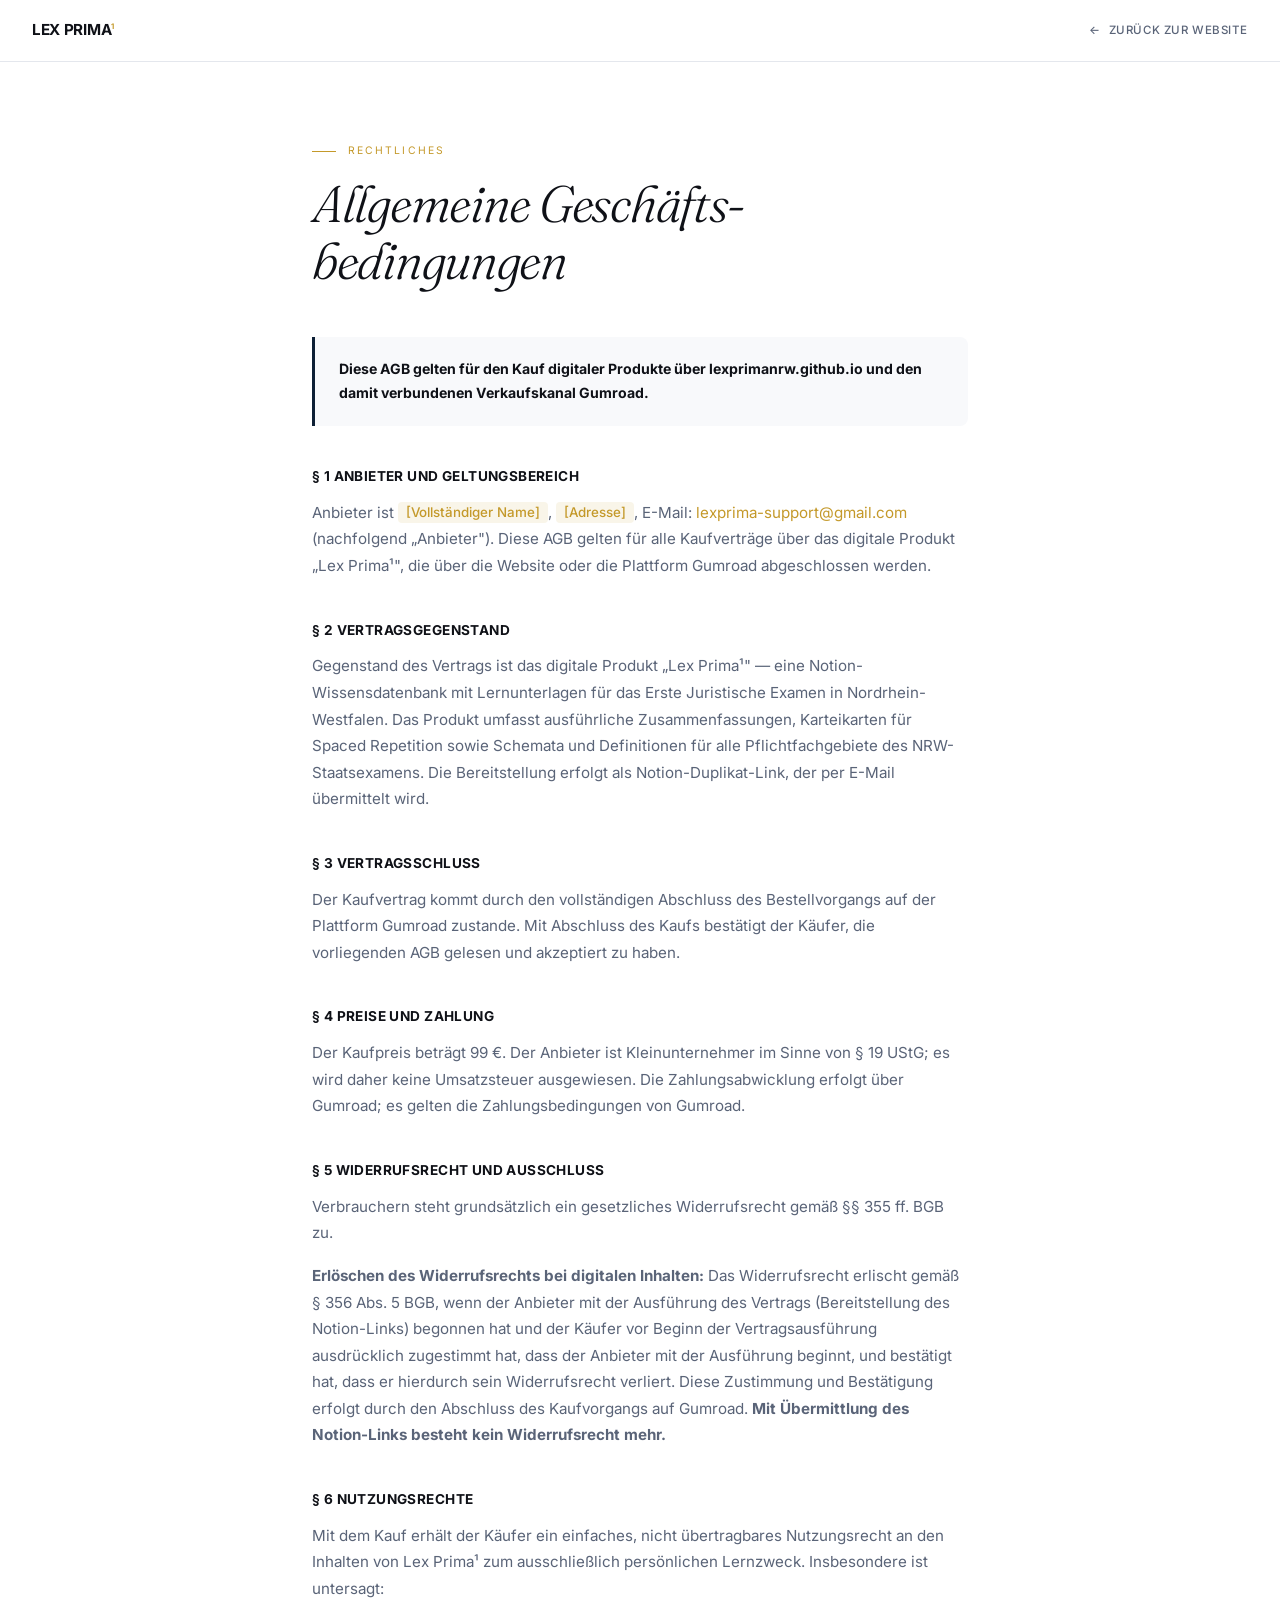
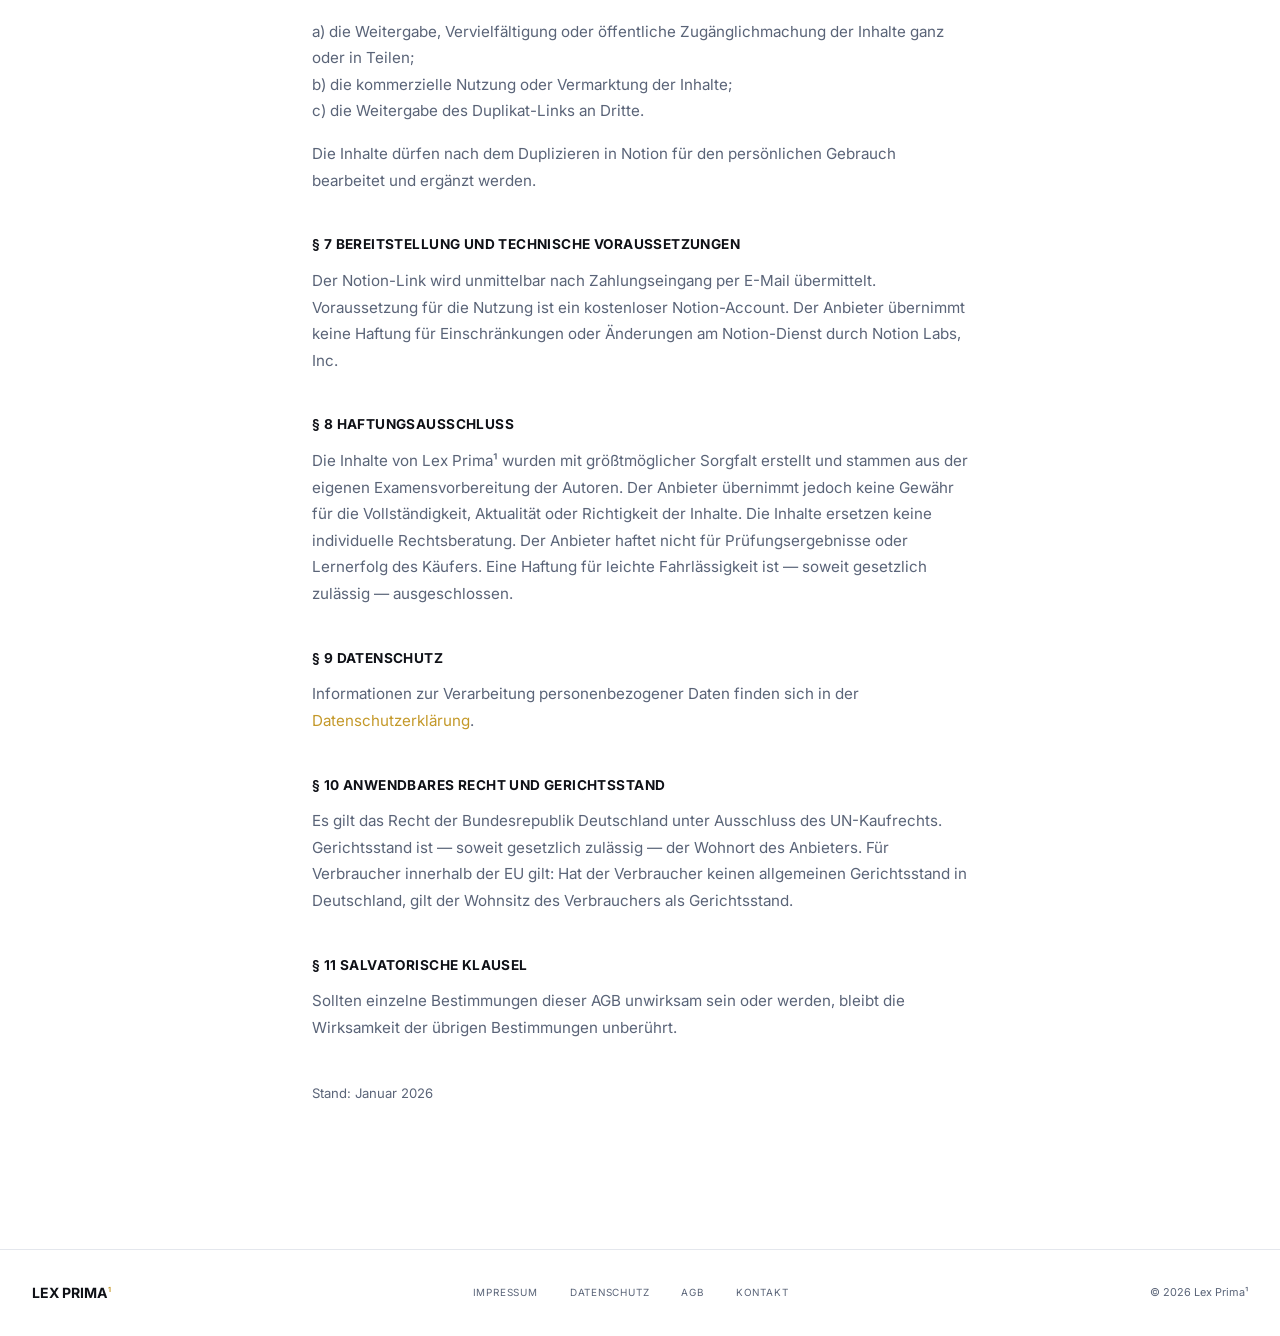
==== agb.html @ 19ab4c12 "Add files via upload" ====
<!DOCTYPE html>
<html lang="de">
<head>
<meta charset="UTF-8">
<meta name="viewport" content="width=device-width, initial-scale=1.0">
<title>AGB — Lex Prima¹</title>
<link rel="preconnect" href="https://fonts.googleapis.com">
<link href="https://fonts.googleapis.com/css2?family=Inter:wght@300;400;500;600;700&family=Fraunces:ital,wght@0,300;1,300&display=swap" rel="stylesheet">
<meta name="robots" content="noindex">
<style>
*,*::before,*::after{box-sizing:border-box;margin:0;padding:0}
html{scroll-behavior:smooth;font-size:16px}
body{background:#fff;color:#0f1117;font-family:'Inter',system-ui,sans-serif;font-weight:400;-webkit-font-smoothing:antialiased;line-height:1.6}
:root{--dark:#080e1a;--navy:#0d1f35;--navy2:#152d4a;--gold:#c4992a;--white:#ffffff;--off:#f8f9fb;--ink:#0f1117;--sub:#5a6478;--border:#e4e7ed;--serif:'Fraunces',Georgia,serif;--sans:'Inter',system-ui,sans-serif;--r:12px}
nav{background:#fff;border-bottom:1px solid var(--border);height:62px;display:flex;align-items:center;padding:0 2rem;position:sticky;top:0;z-index:100}
.nav-brand{font-size:.95rem;font-weight:700;color:var(--ink);text-decoration:none;letter-spacing:-.02em}
.nav-brand sup{color:var(--gold);font-size:.5em;vertical-align:super}
.nav-back{margin-left:auto;font-size:.72rem;font-weight:500;letter-spacing:.05em;text-transform:uppercase;color:var(--sub);text-decoration:none;display:flex;align-items:center;gap:.5rem;transition:color .2s}
.nav-back:hover{color:var(--ink)}
.nav-back::before{content:"←"}
.page-wrap{max-width:720px;margin:0 auto;padding:5rem 2rem 8rem}
.page-label{font-size:.65rem;letter-spacing:.2em;text-transform:uppercase;color:var(--gold);margin-bottom:1rem;display:flex;align-items:center;gap:.75rem}
.page-label::before{content:"";width:1.5rem;height:1px;background:var(--gold)}
h1{font-family:var(--serif);font-size:clamp(2.2rem,4vw,3.2rem);font-weight:300;color:var(--ink);line-height:1.1;letter-spacing:-.025em;margin-bottom:3rem;font-style:italic}
h2{font-size:.85rem;font-weight:700;color:var(--ink);margin:2.5rem 0 .75rem;letter-spacing:.03em;text-transform:uppercase}
p{color:var(--sub);margin-bottom:1rem;font-size:.95rem;line-height:1.75}
a{color:var(--gold);text-decoration:none}
a:hover{text-decoration:underline}
.placeholder{background:rgba(196,153,42,.1);color:var(--gold);padding:.15rem .5rem;border-radius:4px;font-size:.88em;font-weight:500}
.notice{background:var(--off);border-left:3px solid var(--navy);padding:1.25rem 1.5rem;border-radius:0 8px 8px 0;margin:2rem 0}
.notice p{margin:0;font-size:.88rem;color:var(--sub)}
.notice p strong{color:var(--ink)}
footer{border-top:1px solid var(--border);padding:2rem;display:flex;align-items:center;justify-content:space-between;flex-wrap:wrap;gap:1rem;background:#fff}
.foot-brand{font-size:.88rem;font-weight:700;color:var(--ink);text-decoration:none}
.foot-brand sup{color:var(--gold);font-size:.5em;vertical-align:super}
.foot-links{display:flex;gap:2rem;flex-wrap:wrap}
.foot-link{font-size:.62rem;letter-spacing:.08em;text-transform:uppercase;color:var(--sub);text-decoration:none;transition:color .2s}
.foot-link:hover{color:var(--ink)}
.foot-copy{font-size:.68rem;color:var(--sub)}
@media(max-width:600px){.page-wrap{padding:3rem 1.25rem 6rem}footer{flex-direction:column;text-align:center}.foot-links{justify-content:center}}
</style>
</head>
<body>
<nav>
  <a href="index.html" class="nav-brand">LEX PRIMA<sup>1</sup></a>
  <a href="index.html" class="nav-back">Zurück zur Website</a>
</nav>
<div class="page-wrap">
  <p class="page-label">Rechtliches</p>
  <h1>Allgemeine Geschäfts&shy;bedingungen</h1>
  <div class="notice">
    <p><strong>Diese AGB gelten für den Kauf digitaler Produkte über lexprimanrw.github.io und den damit verbundenen Verkaufskanal Gumroad.</strong></p>
  </div>

  <h2>§ 1 Anbieter und Geltungsbereich</h2>
  <p>Anbieter ist <span class="placeholder">[Vollständiger Name]</span>, <span class="placeholder">[Adresse]</span>, E-Mail: <a href="mailto:lexprima-support@gmail.com">lexprima-support@gmail.com</a> (nachfolgend „Anbieter"). Diese AGB gelten für alle Kaufverträge über das digitale Produkt „Lex Prima¹", die über die Website oder die Plattform Gumroad abgeschlossen werden.</p>

  <h2>§ 2 Vertragsgegenstand</h2>
  <p>Gegenstand des Vertrags ist das digitale Produkt „Lex Prima¹" — eine Notion-Wissensdatenbank mit Lernunterlagen für das Erste Juristische Examen in Nordrhein-Westfalen. Das Produkt umfasst ausführliche Zusammenfassungen, Karteikarten für Spaced Repetition sowie Schemata und Definitionen für alle Pflichtfachgebiete des NRW-Staatsexamens. Die Bereitstellung erfolgt als Notion-Duplikat-Link, der per E-Mail übermittelt wird.</p>

  <h2>§ 3 Vertragsschluss</h2>
  <p>Der Kaufvertrag kommt durch den vollständigen Abschluss des Bestellvorgangs auf der Plattform Gumroad zustande. Mit Abschluss des Kaufs bestätigt der Käufer, die vorliegenden AGB gelesen und akzeptiert zu haben.</p>

  <h2>§ 4 Preise und Zahlung</h2>
  <p>Der Kaufpreis beträgt 99 €. Der Anbieter ist Kleinunternehmer im Sinne von § 19 UStG; es wird daher keine Umsatzsteuer ausgewiesen. Die Zahlungsabwicklung erfolgt über Gumroad; es gelten die Zahlungsbedingungen von Gumroad.</p>

  <h2>§ 5 Widerrufsrecht und Ausschluss</h2>
  <p>Verbrauchern steht grundsätzlich ein gesetzliches Widerrufsrecht gemäß §§ 355 ff. BGB zu.</p>
  <p><strong>Erlöschen des Widerrufsrechts bei digitalen Inhalten:</strong> Das Widerrufsrecht erlischt gemäß § 356 Abs. 5 BGB, wenn der Anbieter mit der Ausführung des Vertrags (Bereitstellung des Notion-Links) begonnen hat und der Käufer vor Beginn der Vertragsausführung ausdrücklich zugestimmt hat, dass der Anbieter mit der Ausführung beginnt, und bestätigt hat, dass er hierdurch sein Widerrufsrecht verliert. Diese Zustimmung und Bestätigung erfolgt durch den Abschluss des Kaufvorgangs auf Gumroad. <strong>Mit Übermittlung des Notion-Links besteht kein Widerrufsrecht mehr.</strong></p>

  <h2>§ 6 Nutzungsrechte</h2>
  <p>Mit dem Kauf erhält der Käufer ein einfaches, nicht übertragbares Nutzungsrecht an den Inhalten von Lex Prima¹ zum ausschließlich persönlichen Lernzweck. Insbesondere ist untersagt:</p>
  <p>a) die Weitergabe, Vervielfältigung oder öffentliche Zugänglichmachung der Inhalte ganz oder in Teilen;<br>
  b) die kommerzielle Nutzung oder Vermarktung der Inhalte;<br>
  c) die Weitergabe des Duplikat-Links an Dritte.</p>
  <p>Die Inhalte dürfen nach dem Duplizieren in Notion für den persönlichen Gebrauch bearbeitet und ergänzt werden.</p>

  <h2>§ 7 Bereitstellung und technische Voraussetzungen</h2>
  <p>Der Notion-Link wird unmittelbar nach Zahlungseingang per E-Mail übermittelt. Voraussetzung für die Nutzung ist ein kostenloser Notion-Account. Der Anbieter übernimmt keine Haftung für Einschränkungen oder Änderungen am Notion-Dienst durch Notion Labs, Inc.</p>

  <h2>§ 8 Haftungsausschluss</h2>
  <p>Die Inhalte von Lex Prima¹ wurden mit größtmöglicher Sorgfalt erstellt und stammen aus der eigenen Examensvorbereitung der Autoren. Der Anbieter übernimmt jedoch keine Gewähr für die Vollständigkeit, Aktualität oder Richtigkeit der Inhalte. Die Inhalte ersetzen keine individuelle Rechtsberatung. Der Anbieter haftet nicht für Prüfungsergebnisse oder Lernerfolg des Käufers. Eine Haftung für leichte Fahrlässigkeit ist — soweit gesetzlich zulässig — ausgeschlossen.</p>

  <h2>§ 9 Datenschutz</h2>
  <p>Informationen zur Verarbeitung personenbezogener Daten finden sich in der <a href="datenschutz.html">Datenschutzerklärung</a>.</p>

  <h2>§ 10 Anwendbares Recht und Gerichtsstand</h2>
  <p>Es gilt das Recht der Bundesrepublik Deutschland unter Ausschluss des UN-Kaufrechts. Gerichtsstand ist — soweit gesetzlich zulässig — der Wohnort des Anbieters. Für Verbraucher innerhalb der EU gilt: Hat der Verbraucher keinen allgemeinen Gerichtsstand in Deutschland, gilt der Wohnsitz des Verbrauchers als Gerichtsstand.</p>

  <h2>§ 11 Salvatorische Klausel</h2>
  <p>Sollten einzelne Bestimmungen dieser AGB unwirksam sein oder werden, bleibt die Wirksamkeit der übrigen Bestimmungen unberührt.</p>

  <p style="margin-top:2.5rem;font-size:.82rem;color:var(--sub)">Stand: Januar 2026</p>

</div>
<footer>
  <a href="index.html" class="foot-brand">LEX PRIMA<sup>1</sup></a>
  <div class="foot-links">
    <a href="impressum.html" class="foot-link">Impressum</a>
    <a href="datenschutz.html" class="foot-link">Datenschutz</a>
    <a href="agb.html" class="foot-link">AGB</a>
    <a href="kontakt.html" class="foot-link">Kontakt</a>
  </div>
  <span class="foot-copy">© 2026 Lex Prima¹</span>
</footer>
</body>
</html>
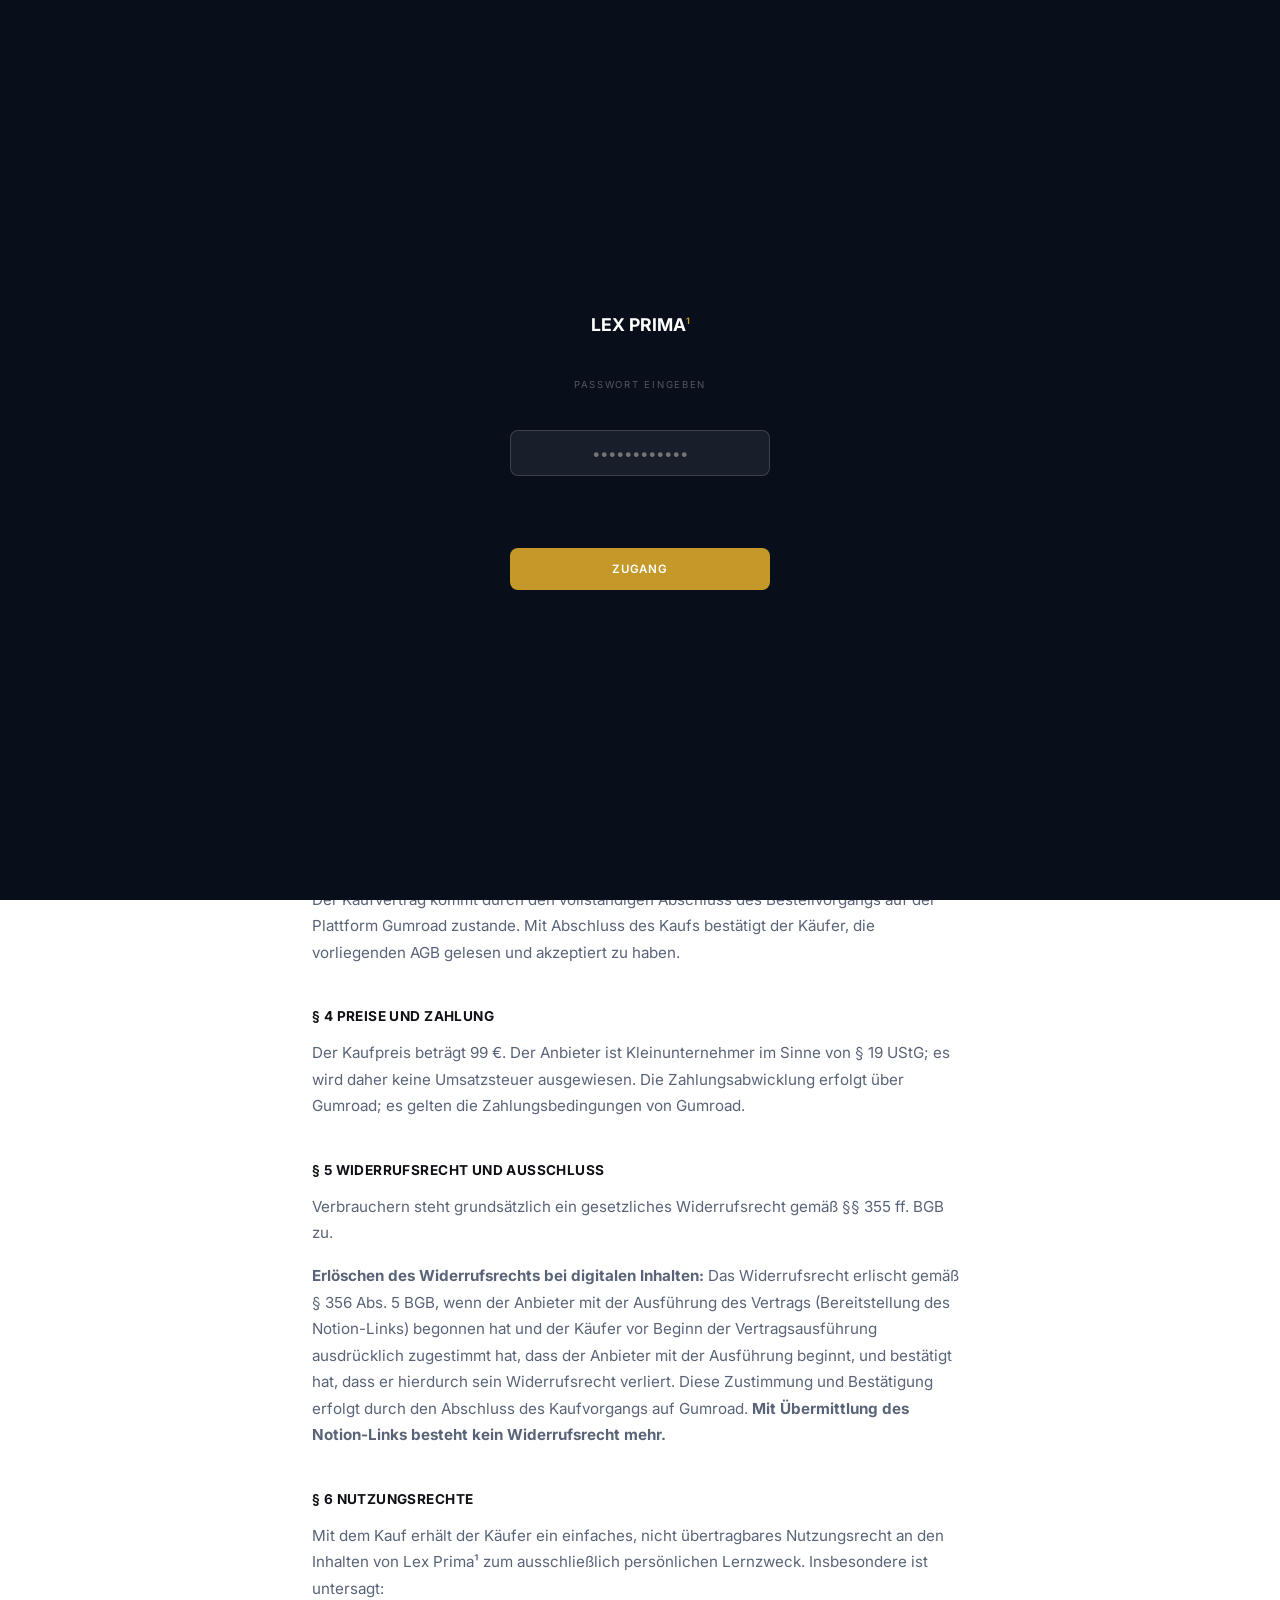
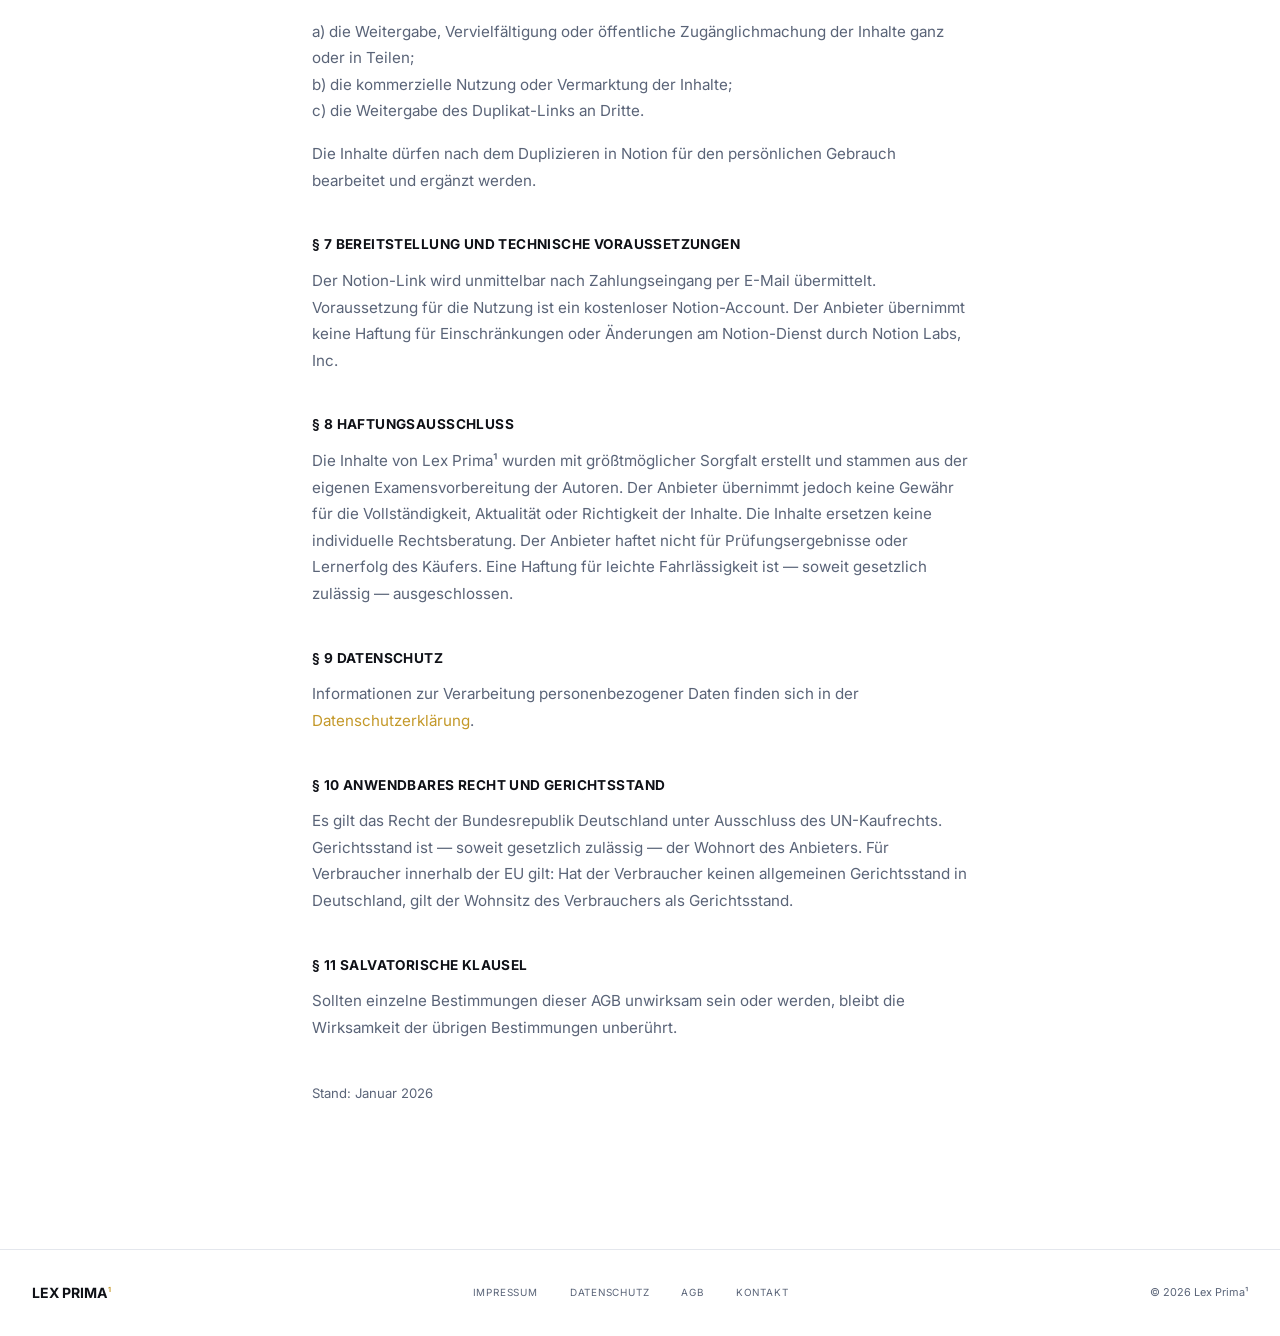
==== commit 3202b34e: "Add files via upload" ====
--- a/agb.html
+++ b/agb.html
@@ -41,6 +41,18 @@
 </style>
 </head>
 <body>
+<div id="pw" style="position:fixed;inset:0;background:#080e1a;z-index:9999;display:flex;align-items:center;justify-content:center;flex-direction:column;gap:1.25rem">
+  <p style="font-size:1.1rem;font-weight:700;color:#fff;font-family:Inter,sans-serif">LEX PRIMA<sup style="color:#c4992a;font-size:.5em;vertical-align:super">1</sup></p>
+  <p style="font-size:.6rem;letter-spacing:.18em;text-transform:uppercase;color:rgba(255,255,255,.3);font-family:Inter,sans-serif">Passwort eingeben</p>
+  <input id="pw-in" type="password" placeholder="••••••••••••" autocomplete="off" style="background:rgba(255,255,255,.07);border:1px solid rgba(255,255,255,.15);color:#fff;font-family:Inter,sans-serif;font-size:.95rem;padding:.8rem 1.5rem;width:260px;outline:none;text-align:center;border-radius:8px">
+  <p id="pw-err" style="font-size:.7rem;color:#f87171;min-height:1rem;opacity:0;transition:opacity .25s;font-family:Inter,sans-serif"></p>
+  <button onclick="checkPw()" style="font-size:.72rem;font-weight:600;letter-spacing:.07em;text-transform:uppercase;background:#c4992a;color:#fff;border:none;padding:.85rem 2rem;cursor:pointer;border-radius:8px;width:260px;font-family:Inter,sans-serif">Zugang</button>
+</div>
+<script>
+function checkPw(){var v=document.getElementById('pw-in').value,e=document.getElementById('pw-err');if(v==='victorchris1'){document.getElementById('pw').style.display='none';sessionStorage.setItem('lp_ok','1')}else{e.style.opacity='1';e.textContent='Falsches Passwort';setTimeout(()=>{e.style.opacity='0'},2200)}}
+document.getElementById('pw-in').addEventListener('keydown',function(ev){if(ev.key==='Enter')checkPw()});
+if(sessionStorage.getItem('lp_ok')==='1')document.getElementById('pw').style.display='none';
+</script>
 <nav>
   <a href="index.html" class="nav-brand">LEX PRIMA<sup>1</sup></a>
   <a href="index.html" class="nav-back">Zurück zur Website</a>
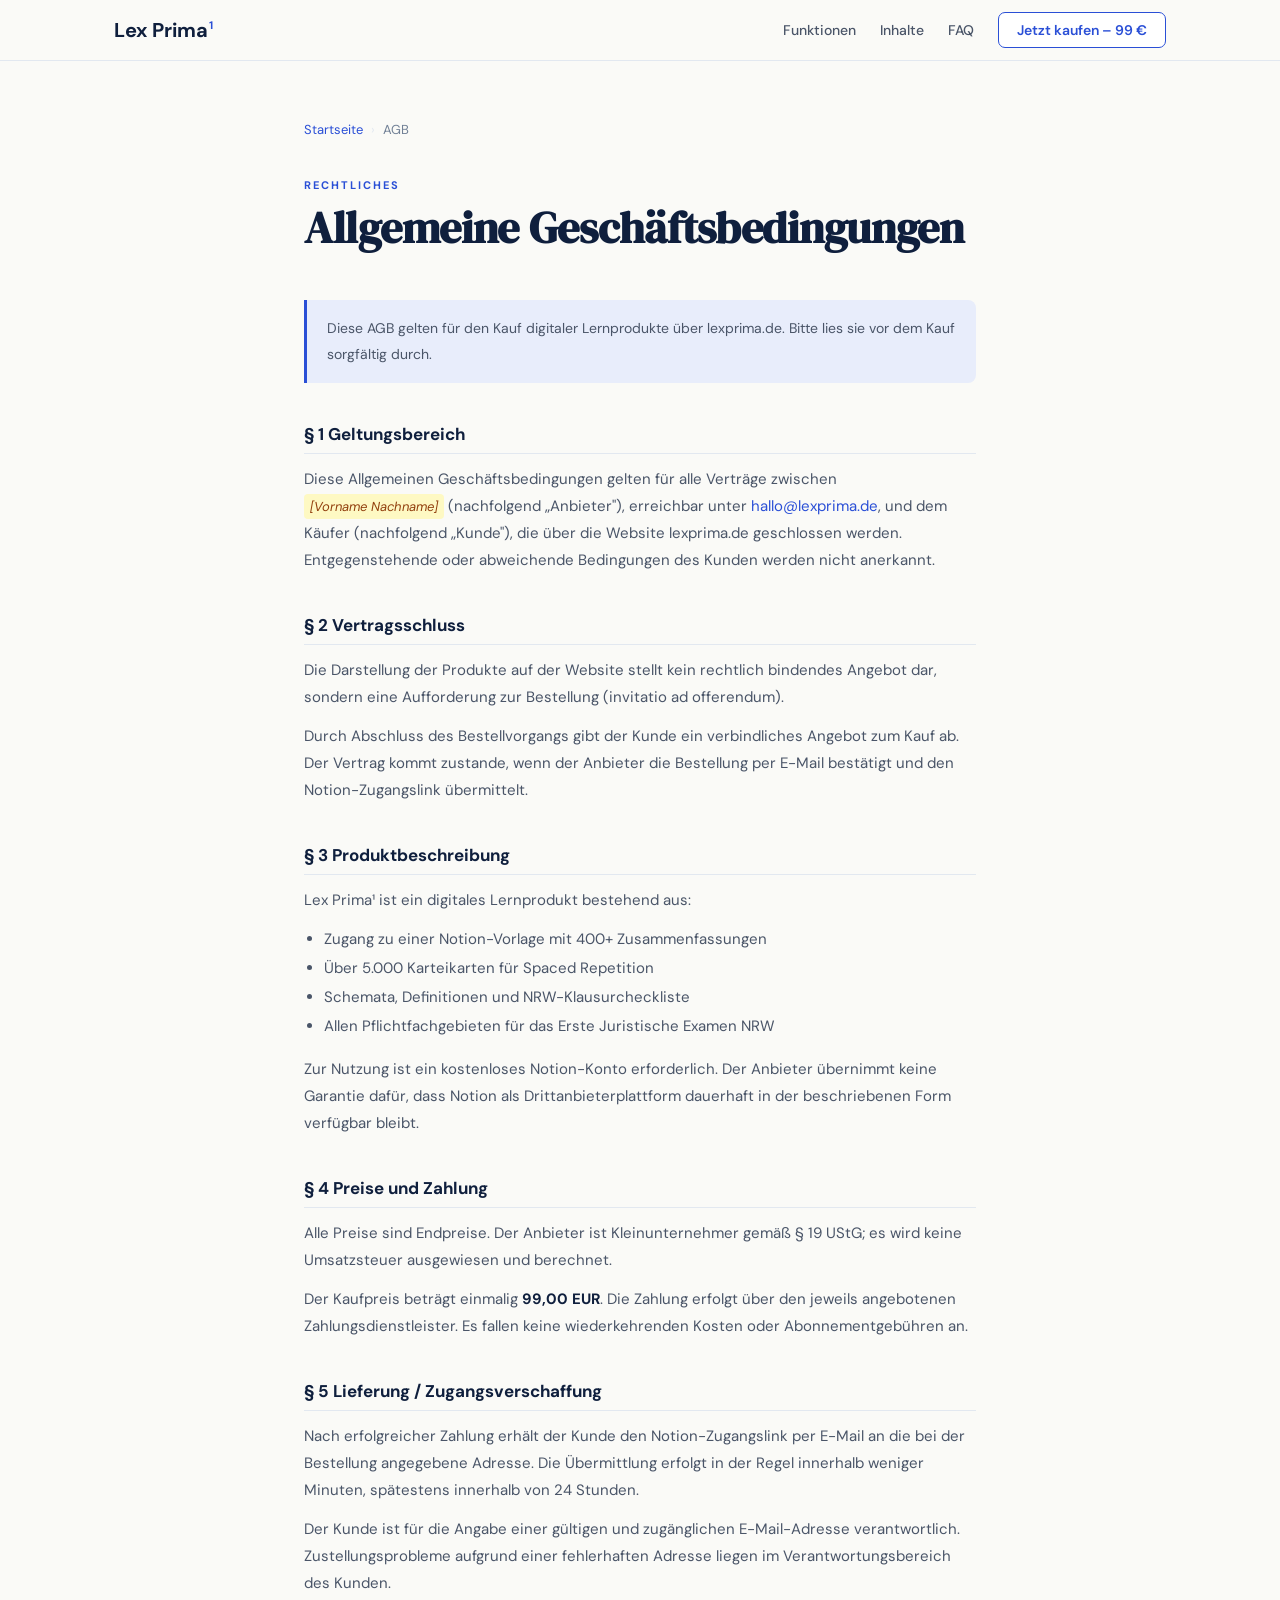
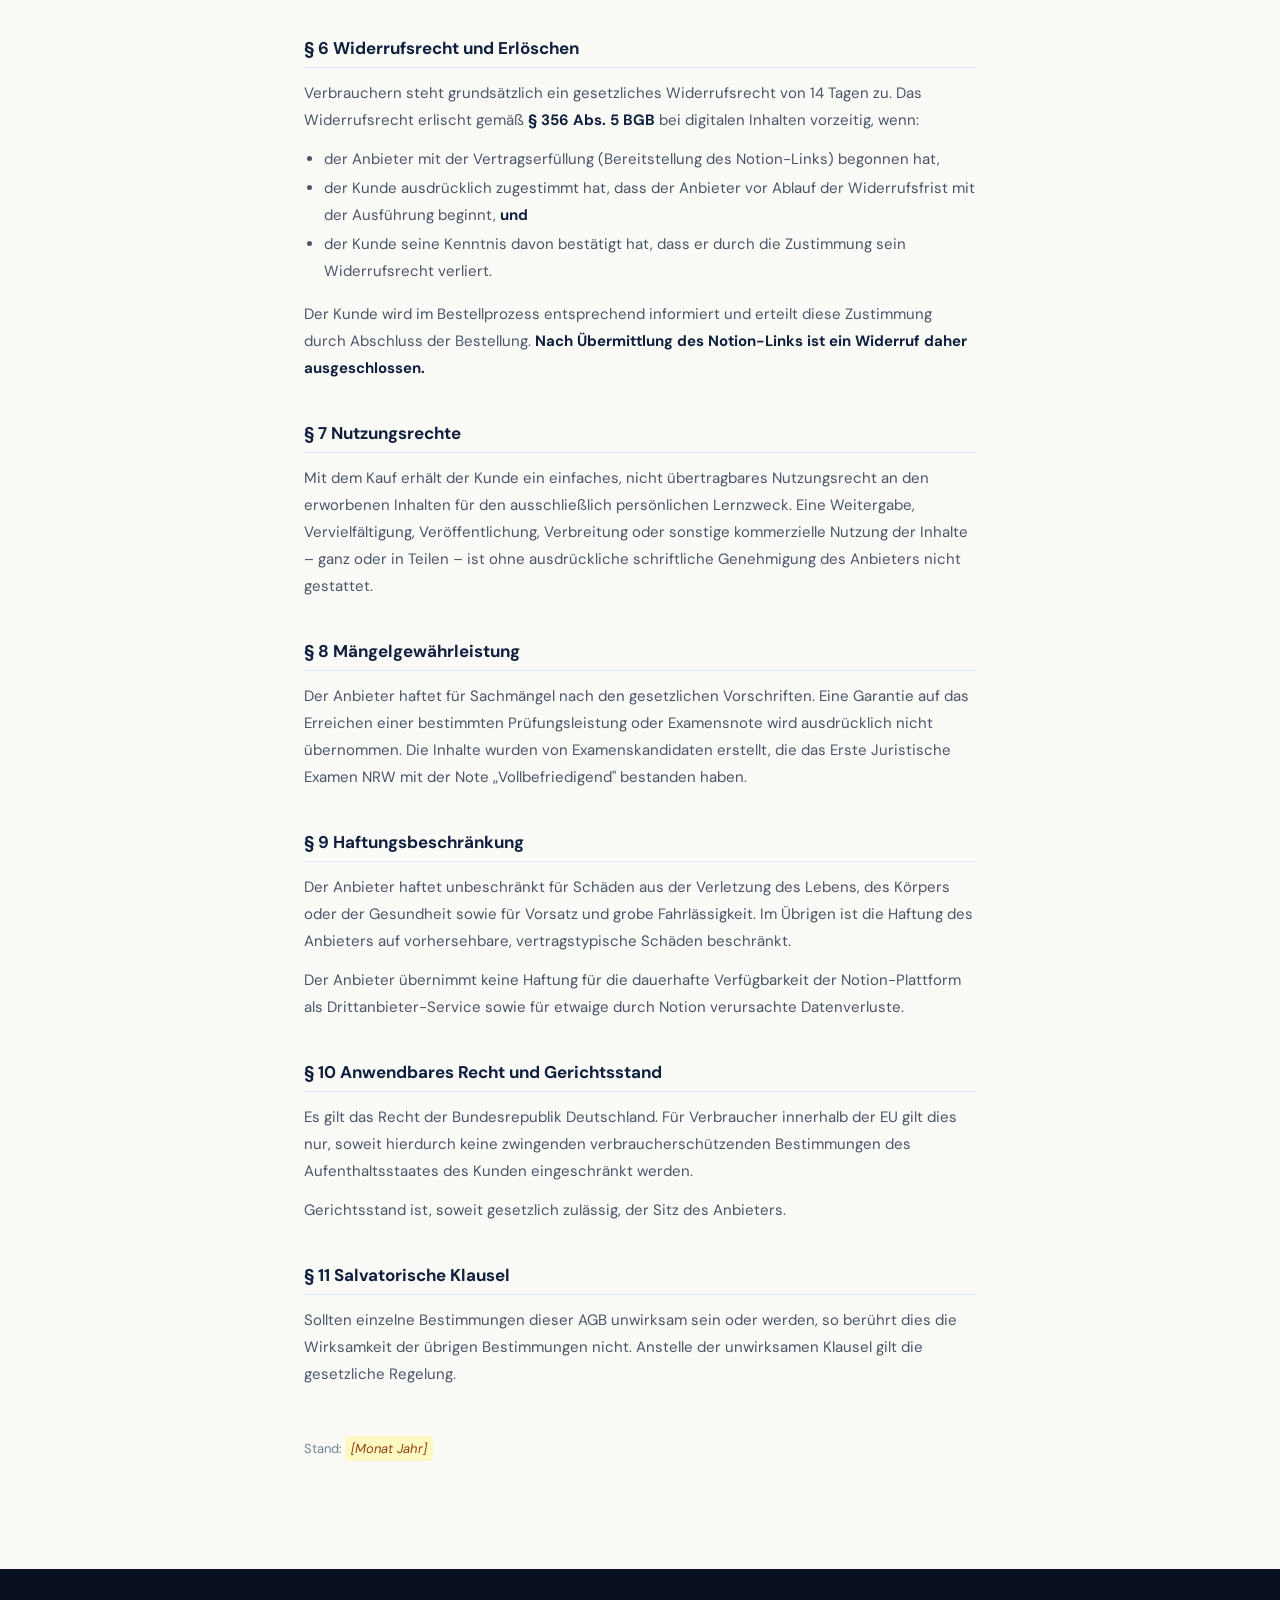
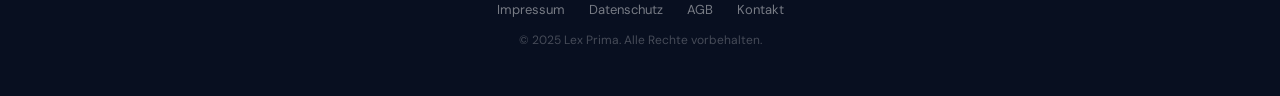
==== commit 91905835: "Add files via upload" ====
--- a/agb.html
+++ b/agb.html
@@ -1,119 +1,199 @@
 <!DOCTYPE html>
 <html lang="de">
 <head>
-<meta charset="UTF-8">
-<meta name="viewport" content="width=device-width, initial-scale=1.0">
-<title>AGB — Lex Prima¹</title>
-<link rel="preconnect" href="https://fonts.googleapis.com">
-<link href="https://fonts.googleapis.com/css2?family=Inter:wght@300;400;500;600;700&family=Fraunces:ital,wght@0,300;1,300&display=swap" rel="stylesheet">
-<meta name="robots" content="noindex">
-<style>
-*,*::before,*::after{box-sizing:border-box;margin:0;padding:0}
-html{scroll-behavior:smooth;font-size:16px}
-body{background:#fff;color:#0f1117;font-family:'Inter',system-ui,sans-serif;font-weight:400;-webkit-font-smoothing:antialiased;line-height:1.6}
-:root{--dark:#080e1a;--navy:#0d1f35;--navy2:#152d4a;--gold:#c4992a;--white:#ffffff;--off:#f8f9fb;--ink:#0f1117;--sub:#5a6478;--border:#e4e7ed;--serif:'Fraunces',Georgia,serif;--sans:'Inter',system-ui,sans-serif;--r:12px}
-nav{background:#fff;border-bottom:1px solid var(--border);height:62px;display:flex;align-items:center;padding:0 2rem;position:sticky;top:0;z-index:100}
-.nav-brand{font-size:.95rem;font-weight:700;color:var(--ink);text-decoration:none;letter-spacing:-.02em}
-.nav-brand sup{color:var(--gold);font-size:.5em;vertical-align:super}
-.nav-back{margin-left:auto;font-size:.72rem;font-weight:500;letter-spacing:.05em;text-transform:uppercase;color:var(--sub);text-decoration:none;display:flex;align-items:center;gap:.5rem;transition:color .2s}
-.nav-back:hover{color:var(--ink)}
-.nav-back::before{content:"←"}
-.page-wrap{max-width:720px;margin:0 auto;padding:5rem 2rem 8rem}
-.page-label{font-size:.65rem;letter-spacing:.2em;text-transform:uppercase;color:var(--gold);margin-bottom:1rem;display:flex;align-items:center;gap:.75rem}
-.page-label::before{content:"";width:1.5rem;height:1px;background:var(--gold)}
-h1{font-family:var(--serif);font-size:clamp(2.2rem,4vw,3.2rem);font-weight:300;color:var(--ink);line-height:1.1;letter-spacing:-.025em;margin-bottom:3rem;font-style:italic}
-h2{font-size:.85rem;font-weight:700;color:var(--ink);margin:2.5rem 0 .75rem;letter-spacing:.03em;text-transform:uppercase}
-p{color:var(--sub);margin-bottom:1rem;font-size:.95rem;line-height:1.75}
-a{color:var(--gold);text-decoration:none}
-a:hover{text-decoration:underline}
-.placeholder{background:rgba(196,153,42,.1);color:var(--gold);padding:.15rem .5rem;border-radius:4px;font-size:.88em;font-weight:500}
-.notice{background:var(--off);border-left:3px solid var(--navy);padding:1.25rem 1.5rem;border-radius:0 8px 8px 0;margin:2rem 0}
-.notice p{margin:0;font-size:.88rem;color:var(--sub)}
-.notice p strong{color:var(--ink)}
-footer{border-top:1px solid var(--border);padding:2rem;display:flex;align-items:center;justify-content:space-between;flex-wrap:wrap;gap:1rem;background:#fff}
-.foot-brand{font-size:.88rem;font-weight:700;color:var(--ink);text-decoration:none}
-.foot-brand sup{color:var(--gold);font-size:.5em;vertical-align:super}
-.foot-links{display:flex;gap:2rem;flex-wrap:wrap}
-.foot-link{font-size:.62rem;letter-spacing:.08em;text-transform:uppercase;color:var(--sub);text-decoration:none;transition:color .2s}
-.foot-link:hover{color:var(--ink)}
-.foot-copy{font-size:.68rem;color:var(--sub)}
-@media(max-width:600px){.page-wrap{padding:3rem 1.25rem 6rem}footer{flex-direction:column;text-align:center}.foot-links{justify-content:center}}
-</style>
+  <meta charset="UTF-8" />
+  <meta name="viewport" content="width=device-width, initial-scale=1.0" />
+  <title>AGB – Lex Prima¹</title>
+  <meta name="robots" content="noindex, follow" />
+  <link rel="preconnect" href="https://fonts.googleapis.com" />
+  <link rel="preconnect" href="https://fonts.gstatic.com" crossorigin />
+  <link href="https://fonts.googleapis.com/css2?family=DM+Sans:opsz,wght@9..40,300;9..40,400;9..40,500;9..40,600;9..40,700&family=DM+Serif+Display&display=swap" rel="stylesheet" />
+  <style>
+    *, *::before, *::after { box-sizing: border-box; margin: 0; padding: 0; }
+    :root {
+      --navy: #0f1f3d; --indigo: #2a4fd6; --indigo-light: #3d64f5;
+      --indigo-pale: #e8edfb; --cream: #fafaf7; --white: #ffffff;
+      --text-primary: #0f1f3d; --text-secondary: #4a5568; --text-muted: #718096;
+      --border: #e2e8f0;
+    }
+    html { scroll-behavior: smooth; }
+    body { font-family: 'DM Sans', sans-serif; color: var(--text-primary); background: var(--cream); min-height: 100vh; display: flex; flex-direction: column; }
+
+    .nav {
+      position: sticky; top: 0; z-index: 100;
+      background: rgba(250,250,247,.92); backdrop-filter: blur(12px);
+      border-bottom: 1px solid var(--border);
+    }
+    .nav__inner {
+      max-width: 1100px; margin: 0 auto; padding: 0 24px;
+      display: flex; align-items: center; justify-content: space-between;
+      height: 60px;
+    }
+    .nav__logo { font-size: 20px; font-weight: 700; color: var(--navy); text-decoration: none; }
+    .nav__logo sup { font-size: 11px; color: var(--indigo); vertical-align: super; line-height: 0; margin-left: 1px; }
+    .nav__links { display: flex; align-items: center; gap: 24px; }
+    .nav__links a { font-size: 14px; font-weight: 500; color: var(--text-secondary); text-decoration: none; transition: color .18s; }
+    .nav__links a:hover { color: var(--indigo); }
+    .nav__links .btn-cta {
+      background: #fff; color: var(--indigo);
+      border: 1.5px solid var(--indigo);
+      padding: 8px 18px; border-radius: 7px; font-weight: 600; font-size: 14px;
+      transition: all .18s;
+    }
+    .nav__links .btn-cta:hover { background: var(--indigo); color: #fff; }
+    @media (max-width: 640px) { .nav__links a:not(.btn-cta) { display: none; } }
+
+    .page { flex: 1; max-width: 720px; margin: 60px auto 96px; padding: 0 24px; width: 100%; }
+    .breadcrumb { display: flex; align-items: center; gap: 8px; font-size: 13px; color: var(--text-muted); margin-bottom: 40px; }
+    .breadcrumb a { color: var(--indigo); text-decoration: none; }
+    .breadcrumb a:hover { text-decoration: underline; }
+    .breadcrumb__sep { color: var(--border); }
+    .page__label { font-size: 11px; font-weight: 700; letter-spacing: 2px; text-transform: uppercase; color: var(--indigo); margin-bottom: 12px; display: block; }
+    h1 { font-family: 'DM Serif Display', serif; font-size: clamp(32px, 5vw, 44px); color: var(--navy); margin-bottom: 48px; letter-spacing: -.3px; line-height: 1.1; }
+    h2 { font-size: 17px; font-weight: 700; color: var(--navy); margin: 40px 0 12px; padding-bottom: 8px; border-bottom: 1px solid var(--border); }
+    p { font-size: 15px; color: var(--text-secondary); line-height: 1.8; margin-bottom: 12px; }
+    ul { margin: 8px 0 16px 20px; }
+    ul li { font-size: 15px; color: var(--text-secondary); line-height: 1.8; margin-bottom: 2px; }
+    a { color: var(--indigo); text-decoration: none; }
+    a:hover { text-decoration: underline; }
+    strong { color: var(--text-primary); }
+    .placeholder { display: inline-block; background: #fef9c3; color: #92400e; border-radius: 4px; padding: 1px 6px; font-size: 13px; font-style: italic; }
+
+    .highlight-box {
+      background: var(--indigo-pale); border-left: 3px solid var(--indigo);
+      border-radius: 0 8px 8px 0; padding: 16px 20px; margin: 20px 0 28px;
+    }
+    .highlight-box p { margin: 0; font-size: 14px; color: var(--text-secondary); }
+
+    .footer { background: #080f20; color: rgba(255,255,255,.4); padding: 32px 24px; text-align: center; font-size: 13px; }
+    .footer__links { display: flex; justify-content: center; gap: 24px; flex-wrap: wrap; margin-bottom: 12px; }
+    .footer__links a { color: rgba(255,255,255,.45); text-decoration: none; transition: color .18s; }
+    .footer__links a:hover { color: rgba(255,255,255,.8); }
+    .footer__copy { font-size: 12px; color: rgba(255,255,255,.25); }
+  </style>
 </head>
 <body>
-<div id="pw" style="position:fixed;inset:0;background:#080e1a;z-index:9999;display:flex;align-items:center;justify-content:center;flex-direction:column;gap:1.25rem">
-  <p style="font-size:1.1rem;font-weight:700;color:#fff;font-family:Inter,sans-serif">LEX PRIMA<sup style="color:#c4992a;font-size:.5em;vertical-align:super">1</sup></p>
-  <p style="font-size:.6rem;letter-spacing:.18em;text-transform:uppercase;color:rgba(255,255,255,.3);font-family:Inter,sans-serif">Passwort eingeben</p>
-  <input id="pw-in" type="password" placeholder="••••••••••••" autocomplete="off" style="background:rgba(255,255,255,.07);border:1px solid rgba(255,255,255,.15);color:#fff;font-family:Inter,sans-serif;font-size:.95rem;padding:.8rem 1.5rem;width:260px;outline:none;text-align:center;border-radius:8px">
-  <p id="pw-err" style="font-size:.7rem;color:#f87171;min-height:1rem;opacity:0;transition:opacity .25s;font-family:Inter,sans-serif"></p>
-  <button onclick="checkPw()" style="font-size:.72rem;font-weight:600;letter-spacing:.07em;text-transform:uppercase;background:#c4992a;color:#fff;border:none;padding:.85rem 2rem;cursor:pointer;border-radius:8px;width:260px;font-family:Inter,sans-serif">Zugang</button>
-</div>
-<script>
-function checkPw(){var v=document.getElementById('pw-in').value,e=document.getElementById('pw-err');if(v==='victorchris1'){document.getElementById('pw').style.display='none';sessionStorage.setItem('lp_ok','1')}else{e.style.opacity='1';e.textContent='Falsches Passwort';setTimeout(()=>{e.style.opacity='0'},2200)}}
-document.getElementById('pw-in').addEventListener('keydown',function(ev){if(ev.key==='Enter')checkPw()});
-if(sessionStorage.getItem('lp_ok')==='1')document.getElementById('pw').style.display='none';
-</script>
-<nav>
-  <a href="index.html" class="nav-brand">LEX PRIMA<sup>1</sup></a>
-  <a href="index.html" class="nav-back">Zurück zur Website</a>
-</nav>
-<div class="page-wrap">
-  <p class="page-label">Rechtliches</p>
-  <h1>Allgemeine Geschäfts&shy;bedingungen</h1>
-  <div class="notice">
-    <p><strong>Diese AGB gelten für den Kauf digitaler Produkte über lexprimanrw.github.io und den damit verbundenen Verkaufskanal Gumroad.</strong></p>
-  </div>
+  <nav class="nav">
+    <div class="nav__inner">
+      <a href="index.html" class="nav__logo">Lex Prima<sup>1</sup></a>
+      <div class="nav__links">
+        <a href="index.html#funktionen">Funktionen</a>
+        <a href="index.html#inhalte">Inhalte</a>
+        <a href="index.html#faq">FAQ</a>
+        <a href="index.html#kaufen" class="btn-cta">Jetzt kaufen – 99&nbsp;€</a>
+      </div>
+    </div>
+  </nav>
 
-  <h2>§ 1 Anbieter und Geltungsbereich</h2>
-  <p>Anbieter ist <span class="placeholder">[Vollständiger Name]</span>, <span class="placeholder">[Adresse]</span>, E-Mail: <a href="mailto:lexprima-support@gmail.com">lexprima-support@gmail.com</a> (nachfolgend „Anbieter"). Diese AGB gelten für alle Kaufverträge über das digitale Produkt „Lex Prima¹", die über die Website oder die Plattform Gumroad abgeschlossen werden.</p>
+  <main class="page">
+    <div class="breadcrumb">
+      <a href="index.html">Startseite</a>
+      <span class="breadcrumb__sep">›</span>
+      <span>AGB</span>
+    </div>
+    <span class="page__label">Rechtliches</span>
+    <h1>Allgemeine Geschäftsbedingungen</h1>
 
-  <h2>§ 2 Vertragsgegenstand</h2>
-  <p>Gegenstand des Vertrags ist das digitale Produkt „Lex Prima¹" — eine Notion-Wissensdatenbank mit Lernunterlagen für das Erste Juristische Examen in Nordrhein-Westfalen. Das Produkt umfasst ausführliche Zusammenfassungen, Karteikarten für Spaced Repetition sowie Schemata und Definitionen für alle Pflichtfachgebiete des NRW-Staatsexamens. Die Bereitstellung erfolgt als Notion-Duplikat-Link, der per E-Mail übermittelt wird.</p>
+    <div class="highlight-box">
+      <p>Diese AGB gelten für den Kauf digitaler Lernprodukte über lexprima.de. Bitte lies sie vor dem Kauf sorgfältig durch.</p>
+    </div>
 
-  <h2>§ 3 Vertragsschluss</h2>
-  <p>Der Kaufvertrag kommt durch den vollständigen Abschluss des Bestellvorgangs auf der Plattform Gumroad zustande. Mit Abschluss des Kaufs bestätigt der Käufer, die vorliegenden AGB gelesen und akzeptiert zu haben.</p>
+    <h2>§ 1 Geltungsbereich</h2>
+    <p>
+      Diese Allgemeinen Geschäftsbedingungen gelten für alle Verträge zwischen <span class="placeholder">[Vorname Nachname]</span> (nachfolgend „Anbieter"), erreichbar unter <a href="mailto:hallo@lexprima.de">hallo@lexprima.de</a>, und dem Käufer (nachfolgend „Kunde"), die über die Website lexprima.de geschlossen werden. Entgegenstehende oder abweichende Bedingungen des Kunden werden nicht anerkannt.
+    </p>
 
-  <h2>§ 4 Preise und Zahlung</h2>
-  <p>Der Kaufpreis beträgt 99 €. Der Anbieter ist Kleinunternehmer im Sinne von § 19 UStG; es wird daher keine Umsatzsteuer ausgewiesen. Die Zahlungsabwicklung erfolgt über Gumroad; es gelten die Zahlungsbedingungen von Gumroad.</p>
+    <h2>§ 2 Vertragsschluss</h2>
+    <p>
+      Die Darstellung der Produkte auf der Website stellt kein rechtlich bindendes Angebot dar, sondern eine Aufforderung zur Bestellung (invitatio ad offerendum).
+    </p>
+    <p>
+      Durch Abschluss des Bestellvorgangs gibt der Kunde ein verbindliches Angebot zum Kauf ab. Der Vertrag kommt zustande, wenn der Anbieter die Bestellung per E-Mail bestätigt und den Notion-Zugangslink übermittelt.
+    </p>
 
-  <h2>§ 5 Widerrufsrecht und Ausschluss</h2>
-  <p>Verbrauchern steht grundsätzlich ein gesetzliches Widerrufsrecht gemäß §§ 355 ff. BGB zu.</p>
-  <p><strong>Erlöschen des Widerrufsrechts bei digitalen Inhalten:</strong> Das Widerrufsrecht erlischt gemäß § 356 Abs. 5 BGB, wenn der Anbieter mit der Ausführung des Vertrags (Bereitstellung des Notion-Links) begonnen hat und der Käufer vor Beginn der Vertragsausführung ausdrücklich zugestimmt hat, dass der Anbieter mit der Ausführung beginnt, und bestätigt hat, dass er hierdurch sein Widerrufsrecht verliert. Diese Zustimmung und Bestätigung erfolgt durch den Abschluss des Kaufvorgangs auf Gumroad. <strong>Mit Übermittlung des Notion-Links besteht kein Widerrufsrecht mehr.</strong></p>
+    <h2>§ 3 Produktbeschreibung</h2>
+    <p>Lex Prima¹ ist ein digitales Lernprodukt bestehend aus:</p>
+    <ul>
+      <li>Zugang zu einer Notion-Vorlage mit 400+ Zusammenfassungen</li>
+      <li>Über 5.000 Karteikarten für Spaced Repetition</li>
+      <li>Schemata, Definitionen und NRW-Klausurcheckliste</li>
+      <li>Allen Pflichtfachgebieten für das Erste Juristische Examen NRW</li>
+    </ul>
+    <p>
+      Zur Nutzung ist ein kostenloses Notion-Konto erforderlich. Der Anbieter übernimmt keine Garantie dafür, dass Notion als Drittanbieterplattform dauerhaft in der beschriebenen Form verfügbar bleibt.
+    </p>
 
-  <h2>§ 6 Nutzungsrechte</h2>
-  <p>Mit dem Kauf erhält der Käufer ein einfaches, nicht übertragbares Nutzungsrecht an den Inhalten von Lex Prima¹ zum ausschließlich persönlichen Lernzweck. Insbesondere ist untersagt:</p>
-  <p>a) die Weitergabe, Vervielfältigung oder öffentliche Zugänglichmachung der Inhalte ganz oder in Teilen;<br>
-  b) die kommerzielle Nutzung oder Vermarktung der Inhalte;<br>
-  c) die Weitergabe des Duplikat-Links an Dritte.</p>
-  <p>Die Inhalte dürfen nach dem Duplizieren in Notion für den persönlichen Gebrauch bearbeitet und ergänzt werden.</p>
+    <h2>§ 4 Preise und Zahlung</h2>
+    <p>
+      Alle Preise sind Endpreise. Der Anbieter ist Kleinunternehmer gemäß § 19 UStG; es wird keine Umsatzsteuer ausgewiesen und berechnet.
+    </p>
+    <p>
+      Der Kaufpreis beträgt einmalig <strong>99,00 EUR</strong>. Die Zahlung erfolgt über den jeweils angebotenen Zahlungsdienstleister. Es fallen keine wiederkehrenden Kosten oder Abonnementgebühren an.
+    </p>
 
-  <h2>§ 7 Bereitstellung und technische Voraussetzungen</h2>
-  <p>Der Notion-Link wird unmittelbar nach Zahlungseingang per E-Mail übermittelt. Voraussetzung für die Nutzung ist ein kostenloser Notion-Account. Der Anbieter übernimmt keine Haftung für Einschränkungen oder Änderungen am Notion-Dienst durch Notion Labs, Inc.</p>
+    <h2>§ 5 Lieferung / Zugangsverschaffung</h2>
+    <p>
+      Nach erfolgreicher Zahlung erhält der Kunde den Notion-Zugangslink per E-Mail an die bei der Bestellung angegebene Adresse. Die Übermittlung erfolgt in der Regel innerhalb weniger Minuten, spätestens innerhalb von 24 Stunden.
+    </p>
+    <p>
+      Der Kunde ist für die Angabe einer gültigen und zugänglichen E-Mail-Adresse verantwortlich. Zustellungsprobleme aufgrund einer fehlerhaften Adresse liegen im Verantwortungsbereich des Kunden.
+    </p>
 
-  <h2>§ 8 Haftungsausschluss</h2>
-  <p>Die Inhalte von Lex Prima¹ wurden mit größtmöglicher Sorgfalt erstellt und stammen aus der eigenen Examensvorbereitung der Autoren. Der Anbieter übernimmt jedoch keine Gewähr für die Vollständigkeit, Aktualität oder Richtigkeit der Inhalte. Die Inhalte ersetzen keine individuelle Rechtsberatung. Der Anbieter haftet nicht für Prüfungsergebnisse oder Lernerfolg des Käufers. Eine Haftung für leichte Fahrlässigkeit ist — soweit gesetzlich zulässig — ausgeschlossen.</p>
+    <h2>§ 6 Widerrufsrecht und Erlöschen</h2>
+    <p>
+      Verbrauchern steht grundsätzlich ein gesetzliches Widerrufsrecht von 14 Tagen zu. Das Widerrufsrecht erlischt gemäß <strong>§ 356 Abs. 5 BGB</strong> bei digitalen Inhalten vorzeitig, wenn:
+    </p>
+    <ul>
+      <li>der Anbieter mit der Vertragserfüllung (Bereitstellung des Notion-Links) begonnen hat,</li>
+      <li>der Kunde ausdrücklich zugestimmt hat, dass der Anbieter vor Ablauf der Widerrufsfrist mit der Ausführung beginnt, <strong>und</strong></li>
+      <li>der Kunde seine Kenntnis davon bestätigt hat, dass er durch die Zustimmung sein Widerrufsrecht verliert.</li>
+    </ul>
+    <p>
+      Der Kunde wird im Bestellprozess entsprechend informiert und erteilt diese Zustimmung durch Abschluss der Bestellung. <strong>Nach Übermittlung des Notion-Links ist ein Widerruf daher ausgeschlossen.</strong>
+    </p>
 
-  <h2>§ 9 Datenschutz</h2>
-  <p>Informationen zur Verarbeitung personenbezogener Daten finden sich in der <a href="datenschutz.html">Datenschutzerklärung</a>.</p>
+    <h2>§ 7 Nutzungsrechte</h2>
+    <p>
+      Mit dem Kauf erhält der Kunde ein einfaches, nicht übertragbares Nutzungsrecht an den erworbenen Inhalten für den ausschließlich persönlichen Lernzweck. Eine Weitergabe, Vervielfältigung, Veröffentlichung, Verbreitung oder sonstige kommerzielle Nutzung der Inhalte – ganz oder in Teilen – ist ohne ausdrückliche schriftliche Genehmigung des Anbieters nicht gestattet.
+    </p>
 
-  <h2>§ 10 Anwendbares Recht und Gerichtsstand</h2>
-  <p>Es gilt das Recht der Bundesrepublik Deutschland unter Ausschluss des UN-Kaufrechts. Gerichtsstand ist — soweit gesetzlich zulässig — der Wohnort des Anbieters. Für Verbraucher innerhalb der EU gilt: Hat der Verbraucher keinen allgemeinen Gerichtsstand in Deutschland, gilt der Wohnsitz des Verbrauchers als Gerichtsstand.</p>
+    <h2>§ 8 Mängelgewährleistung</h2>
+    <p>
+      Der Anbieter haftet für Sachmängel nach den gesetzlichen Vorschriften. Eine Garantie auf das Erreichen einer bestimmten Prüfungsleistung oder Examensnote wird ausdrücklich nicht übernommen. Die Inhalte wurden von Examenskandidaten erstellt, die das Erste Juristische Examen NRW mit der Note „Vollbefriedigend" bestanden haben.
+    </p>
 
-  <h2>§ 11 Salvatorische Klausel</h2>
-  <p>Sollten einzelne Bestimmungen dieser AGB unwirksam sein oder werden, bleibt die Wirksamkeit der übrigen Bestimmungen unberührt.</p>
+    <h2>§ 9 Haftungsbeschränkung</h2>
+    <p>
+      Der Anbieter haftet unbeschränkt für Schäden aus der Verletzung des Lebens, des Körpers oder der Gesundheit sowie für Vorsatz und grobe Fahrlässigkeit. Im Übrigen ist die Haftung des Anbieters auf vorhersehbare, vertragstypische Schäden beschränkt.
+    </p>
+    <p>
+      Der Anbieter übernimmt keine Haftung für die dauerhafte Verfügbarkeit der Notion-Plattform als Drittanbieter-Service sowie für etwaige durch Notion verursachte Datenverluste.
+    </p>
 
-  <p style="margin-top:2.5rem;font-size:.82rem;color:var(--sub)">Stand: Januar 2026</p>
+    <h2>§ 10 Anwendbares Recht und Gerichtsstand</h2>
+    <p>
+      Es gilt das Recht der Bundesrepublik Deutschland. Für Verbraucher innerhalb der EU gilt dies nur, soweit hierdurch keine zwingenden verbraucherschützenden Bestimmungen des Aufenthaltsstaates des Kunden eingeschränkt werden.
+    </p>
+    <p>
+      Gerichtsstand ist, soweit gesetzlich zulässig, der Sitz des Anbieters.
+    </p>
 
-</div>
-<footer>
-  <a href="index.html" class="foot-brand">LEX PRIMA<sup>1</sup></a>
-  <div class="foot-links">
-    <a href="impressum.html" class="foot-link">Impressum</a>
-    <a href="datenschutz.html" class="foot-link">Datenschutz</a>
-    <a href="agb.html" class="foot-link">AGB</a>
-    <a href="kontakt.html" class="foot-link">Kontakt</a>
-  </div>
-  <span class="foot-copy">© 2026 Lex Prima¹</span>
-</footer>
+    <h2>§ 11 Salvatorische Klausel</h2>
+    <p>
+      Sollten einzelne Bestimmungen dieser AGB unwirksam sein oder werden, so berührt dies die Wirksamkeit der übrigen Bestimmungen nicht. Anstelle der unwirksamen Klausel gilt die gesetzliche Regelung.
+    </p>
+
+    <p style="margin-top: 48px; font-size: 13px; color: var(--text-muted);">Stand: <span class="placeholder">[Monat Jahr]</span></p>
+  </main>
+
+  <footer class="footer">
+    <div class="footer__links">
+      <a href="impressum.html">Impressum</a>
+      <a href="datenschutz.html">Datenschutz</a>
+      <a href="agb.html">AGB</a>
+      <a href="kontakt.html">Kontakt</a>
+    </div>
+    <p class="footer__copy">&copy; 2025 Lex Prima. Alle Rechte vorbehalten.</p>
+  </footer>
 </body>
-</html>+</html>
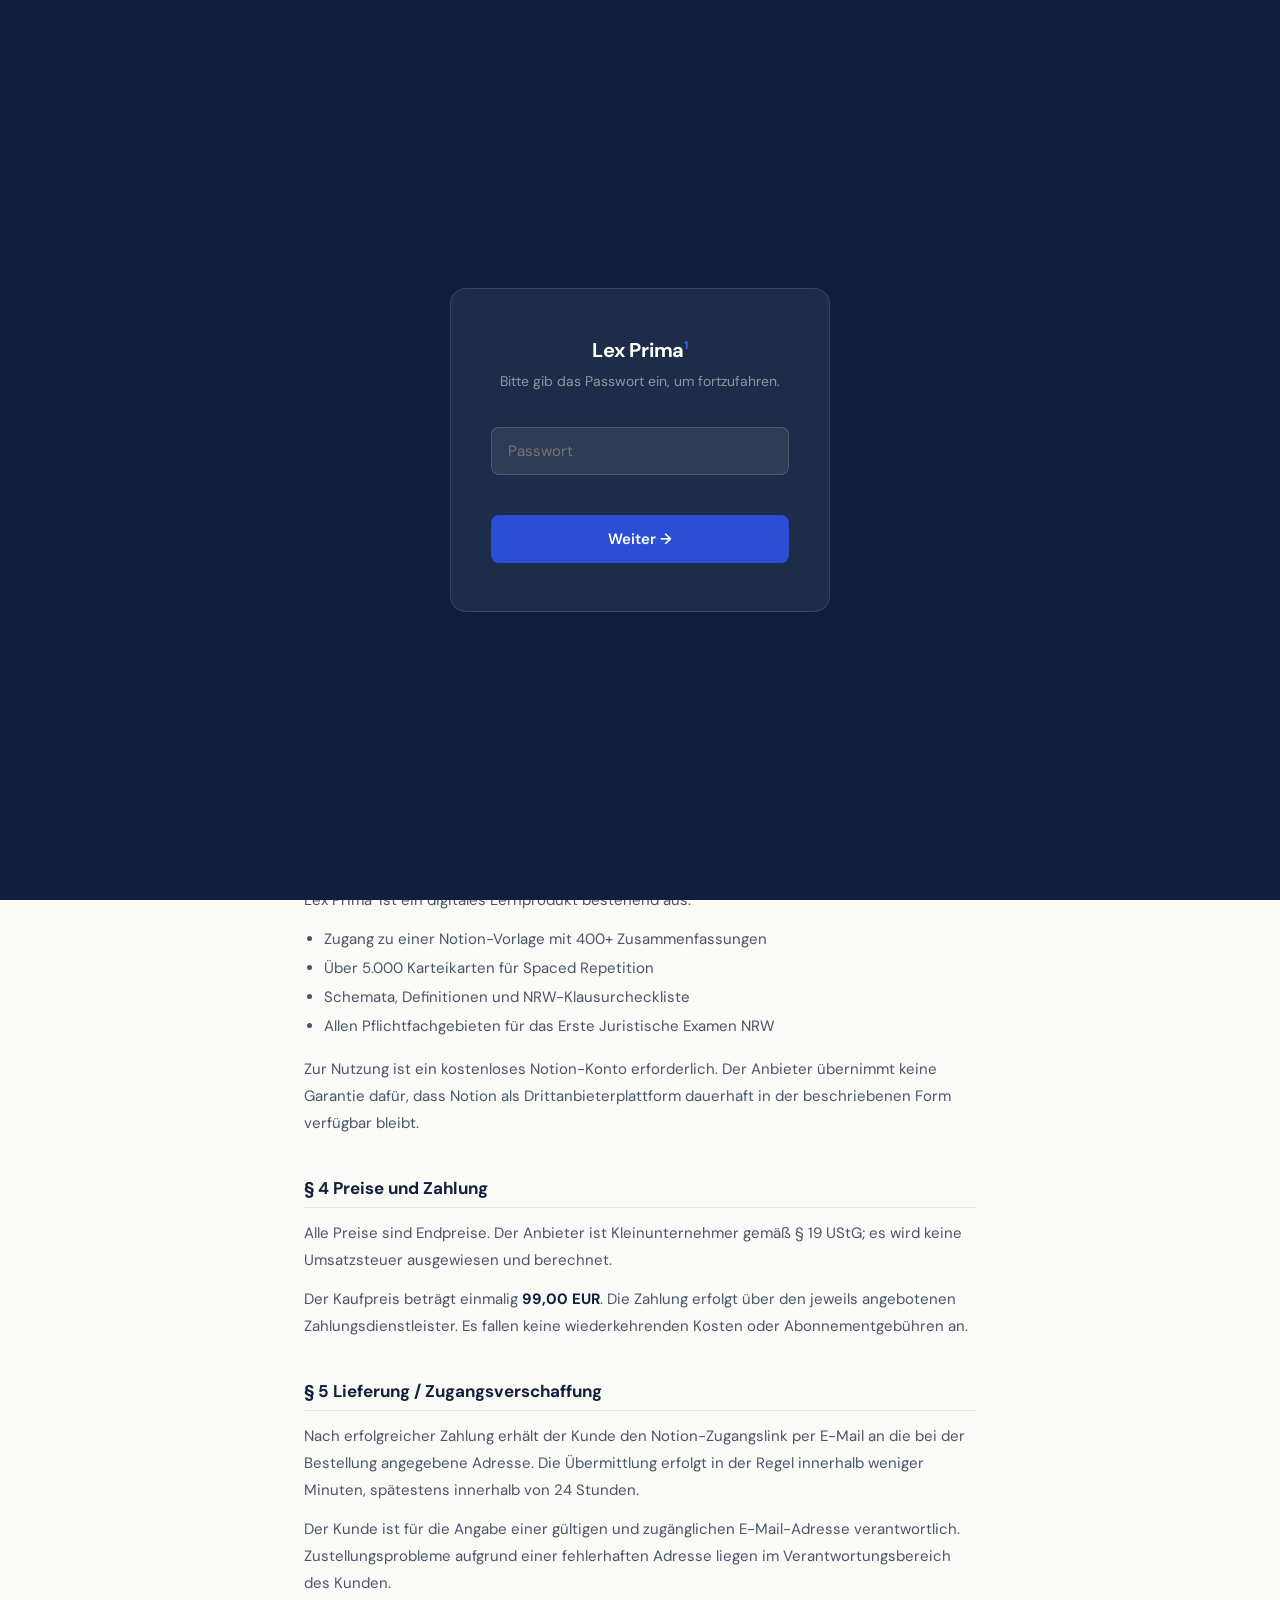
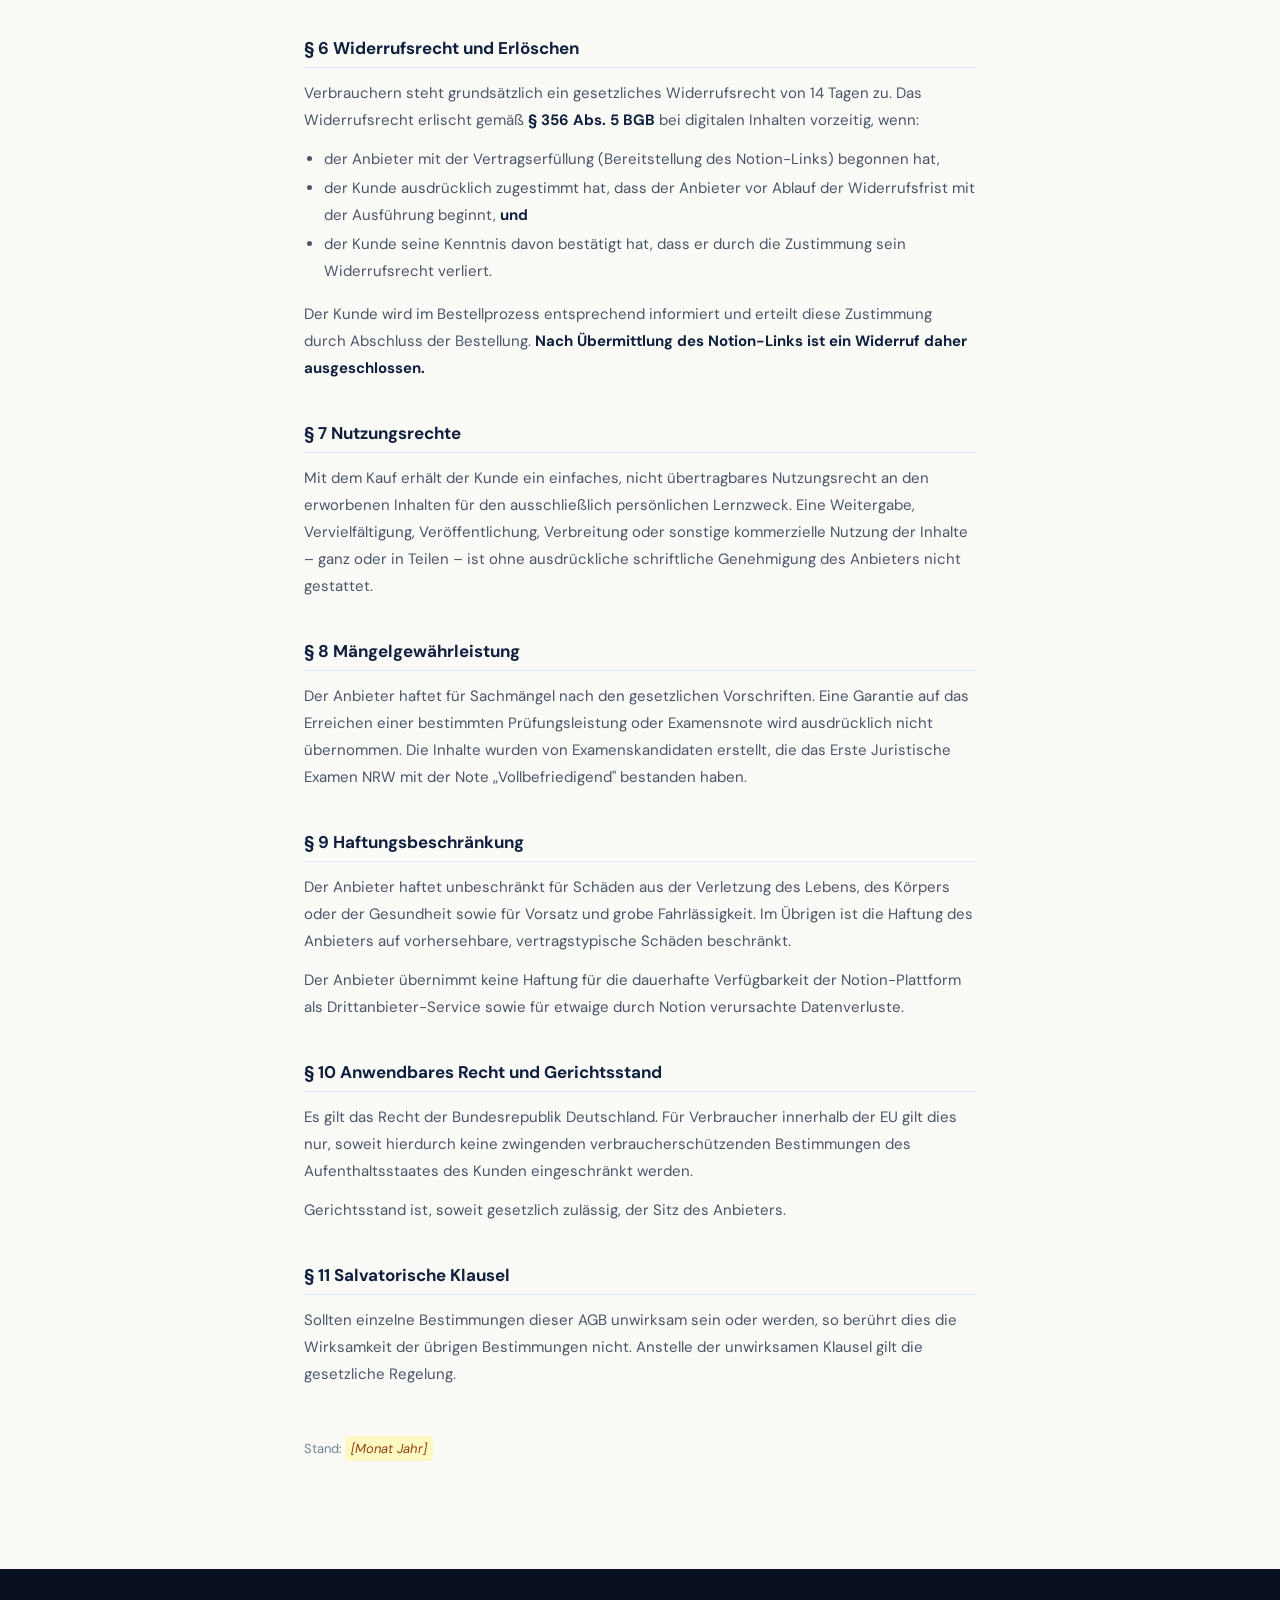
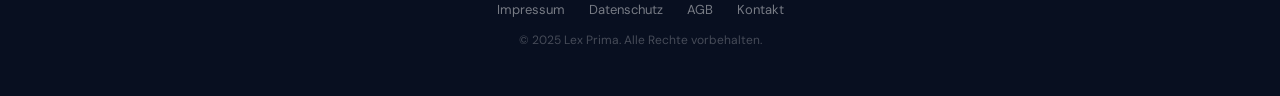
==== commit b26239f0: "Add files via upload" ====
--- a/agb.html
+++ b/agb.html
@@ -16,8 +16,8 @@
       --text-primary: #0f1f3d; --text-secondary: #4a5568; --text-muted: #718096;
       --border: #e2e8f0;
     }
-    html { scroll-behavior: smooth; }
-    body { font-family: 'DM Sans', sans-serif; color: var(--text-primary); background: var(--cream); min-height: 100vh; display: flex; flex-direction: column; }
+    html { scroll-behavior: smooth; overflow-x: hidden; }
+    body { font-family: 'DM Sans', sans-serif; color: var(--text-primary); background: var(--cream); overflow-x: hidden; min-height: 100vh; display: flex; flex-direction: column; }
 
     .nav {
       position: sticky; top: 0; z-index: 100;
@@ -70,9 +70,52 @@
     .footer__links a { color: rgba(255,255,255,.45); text-decoration: none; transition: color .18s; }
     .footer__links a:hover { color: rgba(255,255,255,.8); }
     .footer__copy { font-size: 12px; color: rgba(255,255,255,.25); }
+
+    @media (max-width: 640px) {
+      html, body { overflow-x: hidden; }
+      .footer__links { flex-direction: column; gap: 12px; align-items: flex-start; }
+      .footer__copy { text-align: left; }
+      .page { margin-top: 40px; margin-bottom: 64px; }
+    }
   </style>
 </head>
 <body>
+  <!-- PASSWORD PROTECTION -->
+  <div id="pw-overlay" style="position:fixed;inset:0;z-index:9999;background:var(--navy);display:flex;align-items:center;justify-content:center;font-family:'DM Sans',sans-serif;">
+    <div style="background:rgba(255,255,255,.06);border:1px solid rgba(255,255,255,.12);border-radius:16px;padding:48px 40px;width:100%;max-width:380px;margin:24px;text-align:center;">
+      <div style="font-size:20px;font-weight:700;color:#fff;margin-bottom:6px;letter-spacing:-.2px;">Lex Prima<sup style="font-size:11px;color:#3d64f5;vertical-align:super;line-height:0;">1</sup></div>
+      <p style="font-size:14px;color:rgba(255,255,255,.5);margin-bottom:32px;">Bitte gib das Passwort ein, um fortzufahren.</p>
+      <input id="pw-input" type="password" placeholder="Passwort" autocomplete="current-password" style="width:100%;padding:13px 16px;border-radius:8px;background:rgba(255,255,255,.08);border:1.5px solid rgba(255,255,255,.15);color:#fff;font-size:15px;font-family:'DM Sans',sans-serif;outline:none;box-sizing:border-box;margin-bottom:12px;transition:border-color .18s;" onkeydown="if(event.key==='Enter')checkPw()" onfocus="this.style.borderColor='rgba(61,100,245,.8)'" onblur="this.style.borderColor='rgba(255,255,255,.15)'"/>
+      <div id="pw-error" style="font-size:13px;color:#f87171;margin-bottom:10px;min-height:18px;"></div>
+      <button onclick="checkPw()" style="width:100%;padding:14px;border-radius:8px;border:none;background:#2a4fd6;color:#fff;font-size:15px;font-weight:600;cursor:pointer;font-family:'DM Sans',sans-serif;transition:background .18s;" onmouseover="this.style.background='#3d64f5'" onmouseout="this.style.background='#2a4fd6'">Weiter →</button>
+    </div>
+  </div>
+  <script>
+    (function(){
+      if(sessionStorage.getItem('lp_auth')==='1'){
+        document.getElementById('pw-overlay').style.display='none';
+      }
+    })();
+    function checkPw(){
+      var val=document.getElementById('pw-input').value;
+      if(val==='victorchris1'){
+        sessionStorage.setItem('lp_auth','1');
+        var o=document.getElementById('pw-overlay');
+        o.style.transition='opacity .35s ease';
+        o.style.opacity='0';
+        setTimeout(function(){o.style.display='none';},360);
+      } else {
+        var e=document.getElementById('pw-error');
+        e.textContent='Falsches Passwort. Bitte erneut versuchen.';
+        var i=document.getElementById('pw-input');
+        i.style.borderColor='rgba(248,113,113,.7)';
+        i.value='';
+        i.focus();
+        setTimeout(function(){e.textContent='';i.style.borderColor='rgba(255,255,255,.15)';},2500);
+      }
+    }
+  </script>
+
   <nav class="nav">
     <div class="nav__inner">
       <a href="index.html" class="nav__logo">Lex Prima<sup>1</sup></a>
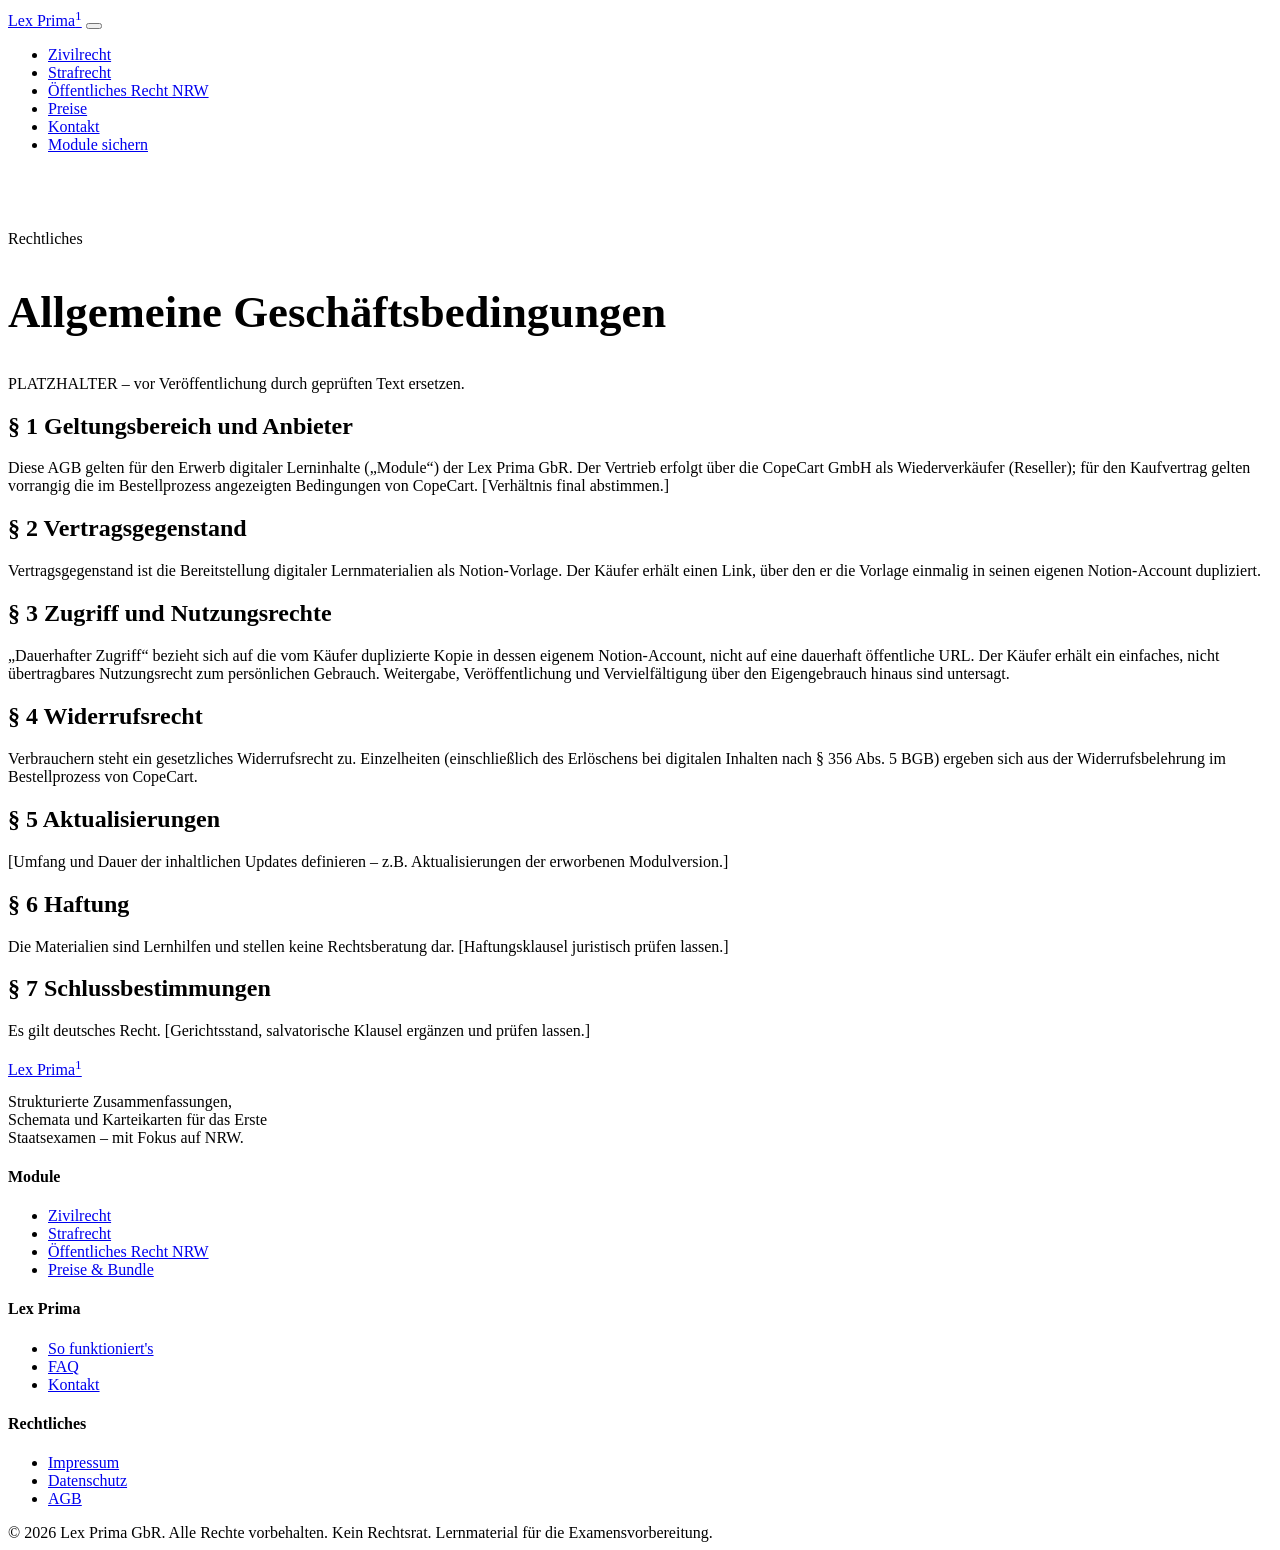
==== commit dc87e9ad: "Add files via upload" ====
--- a/agb.html
+++ b/agb.html
@@ -1,242 +1,107 @@
 <!DOCTYPE html>
 <html lang="de">
 <head>
-  <meta charset="UTF-8" />
-  <meta name="viewport" content="width=device-width, initial-scale=1.0" />
-  <title>AGB – Lex Prima¹</title>
-  <meta name="robots" content="noindex, follow" />
-  <link rel="preconnect" href="https://fonts.googleapis.com" />
-  <link rel="preconnect" href="https://fonts.gstatic.com" crossorigin />
-  <link href="https://fonts.googleapis.com/css2?family=DM+Sans:opsz,wght@9..40,300;9..40,400;9..40,500;9..40,600;9..40,700&family=DM+Serif+Display&display=swap" rel="stylesheet" />
-  <style>
-    *, *::before, *::after { box-sizing: border-box; margin: 0; padding: 0; }
-    :root {
-      --navy: #0f1f3d; --indigo: #2a4fd6; --indigo-light: #3d64f5;
-      --indigo-pale: #e8edfb; --cream: #fafaf7; --white: #ffffff;
-      --text-primary: #0f1f3d; --text-secondary: #4a5568; --text-muted: #718096;
-      --border: #e2e8f0;
-    }
-    html { scroll-behavior: smooth; overflow-x: hidden; }
-    body { font-family: 'DM Sans', sans-serif; color: var(--text-primary); background: var(--cream); overflow-x: hidden; min-height: 100vh; display: flex; flex-direction: column; }
-
-    .nav {
-      position: sticky; top: 0; z-index: 100;
-      background: rgba(250,250,247,.92); backdrop-filter: blur(12px);
-      border-bottom: 1px solid var(--border);
-    }
-    .nav__inner {
-      max-width: 1100px; margin: 0 auto; padding: 0 24px;
-      display: flex; align-items: center; justify-content: space-between;
-      height: 60px;
-    }
-    .nav__logo { font-size: 20px; font-weight: 700; color: var(--navy); text-decoration: none; }
-    .nav__logo sup { font-size: 11px; color: var(--indigo); vertical-align: super; line-height: 0; margin-left: 1px; }
-    .nav__links { display: flex; align-items: center; gap: 24px; }
-    .nav__links a { font-size: 14px; font-weight: 500; color: var(--text-secondary); text-decoration: none; transition: color .18s; }
-    .nav__links a:hover { color: var(--indigo); }
-    .nav__links .btn-cta {
-      background: #fff; color: var(--indigo);
-      border: 1.5px solid var(--indigo);
-      padding: 8px 18px; border-radius: 7px; font-weight: 600; font-size: 14px;
-      transition: all .18s;
-    }
-    .nav__links .btn-cta:hover { background: var(--indigo); color: #fff; }
-    @media (max-width: 640px) { .nav__links a:not(.btn-cta) { display: none; } }
-
-    .page { flex: 1; max-width: 720px; margin: 60px auto 96px; padding: 0 24px; width: 100%; }
-    .breadcrumb { display: flex; align-items: center; gap: 8px; font-size: 13px; color: var(--text-muted); margin-bottom: 40px; }
-    .breadcrumb a { color: var(--indigo); text-decoration: none; }
-    .breadcrumb a:hover { text-decoration: underline; }
-    .breadcrumb__sep { color: var(--border); }
-    .page__label { font-size: 11px; font-weight: 700; letter-spacing: 2px; text-transform: uppercase; color: var(--indigo); margin-bottom: 12px; display: block; }
-    h1 { font-family: 'DM Serif Display', serif; font-size: clamp(32px, 5vw, 44px); color: var(--navy); margin-bottom: 48px; letter-spacing: -.3px; line-height: 1.1; }
-    h2 { font-size: 17px; font-weight: 700; color: var(--navy); margin: 40px 0 12px; padding-bottom: 8px; border-bottom: 1px solid var(--border); }
-    p { font-size: 15px; color: var(--text-secondary); line-height: 1.8; margin-bottom: 12px; }
-    ul { margin: 8px 0 16px 20px; }
-    ul li { font-size: 15px; color: var(--text-secondary); line-height: 1.8; margin-bottom: 2px; }
-    a { color: var(--indigo); text-decoration: none; }
-    a:hover { text-decoration: underline; }
-    strong { color: var(--text-primary); }
-    .placeholder { display: inline-block; background: #fef9c3; color: #92400e; border-radius: 4px; padding: 1px 6px; font-size: 13px; font-style: italic; }
-
-    .highlight-box {
-      background: var(--indigo-pale); border-left: 3px solid var(--indigo);
-      border-radius: 0 8px 8px 0; padding: 16px 20px; margin: 20px 0 28px;
-    }
-    .highlight-box p { margin: 0; font-size: 14px; color: var(--text-secondary); }
-
-    .footer { background: #080f20; color: rgba(255,255,255,.4); padding: 32px 24px; text-align: center; font-size: 13px; }
-    .footer__links { display: flex; justify-content: center; gap: 24px; flex-wrap: wrap; margin-bottom: 12px; }
-    .footer__links a { color: rgba(255,255,255,.45); text-decoration: none; transition: color .18s; }
-    .footer__links a:hover { color: rgba(255,255,255,.8); }
-    .footer__copy { font-size: 12px; color: rgba(255,255,255,.25); }
-
-    @media (max-width: 640px) {
-      html, body { overflow-x: hidden; }
-      .footer__links { flex-direction: column; gap: 12px; align-items: flex-start; }
-      .footer__copy { text-align: left; }
-      .page { margin-top: 40px; margin-bottom: 64px; }
-    }
-  </style>
+  <meta charset="UTF-8">
+  <meta name="viewport" content="width=device-width, initial-scale=1.0">
+  <title>AGB | Lex Prima</title>
+  <meta name="description" content="AGB der Lex Prima GbR.">
+  <link rel="canonical" href="https://www.lexprima.de/agb.html">
+  <meta name="robots" content="index, follow">
+  <meta property="og:type" content="website">
+  <meta property="og:title" content="AGB | Lex Prima">
+  <meta property="og:description" content="AGB der Lex Prima GbR.">
+  <meta property="og:url" content="https://www.lexprima.de/agb.html">
+  <meta property="og:site_name" content="Lex Prima">
+  <meta property="og:locale" content="de_DE">
+  <meta name="twitter:card" content="summary_large_image">
+  <meta name="theme-color" content="#111b33">
+  <link rel="preconnect" href="https://fonts.googleapis.com">
+  <link rel="preconnect" href="https://fonts.gstatic.com" crossorigin>
+  <link href="https://fonts.googleapis.com/css2?family=Sora:wght@400;600;700&family=Instrument+Sans:wght@400;500;600&family=Spline+Sans+Mono:wght@400;500;600&display=swap" rel="stylesheet">
+  <link rel="stylesheet" href="assets/styles.css">
+  <script type="application/ld+json">{"@context": "https://schema.org", "@type": "BreadcrumbList", "itemListElement": [{"@type": "ListItem", "position": 1, "name": "Start", "item": "https://www.lexprima.de/"}, {"@type": "ListItem", "position": 2, "name": "AGB", "item": "https://www.lexprima.de/agb.html"}]}</script>
 </head>
 <body>
-  <!-- PASSWORD PROTECTION -->
-  <div id="pw-overlay" style="position:fixed;inset:0;z-index:9999;background:var(--navy);display:flex;align-items:center;justify-content:center;font-family:'DM Sans',sans-serif;">
-    <div style="background:rgba(255,255,255,.06);border:1px solid rgba(255,255,255,.12);border-radius:16px;padding:48px 40px;width:100%;max-width:380px;margin:24px;text-align:center;">
-      <div style="font-size:20px;font-weight:700;color:#fff;margin-bottom:6px;letter-spacing:-.2px;">Lex Prima<sup style="font-size:11px;color:#3d64f5;vertical-align:super;line-height:0;">1</sup></div>
-      <p style="font-size:14px;color:rgba(255,255,255,.5);margin-bottom:32px;">Bitte gib das Passwort ein, um fortzufahren.</p>
-      <input id="pw-input" type="password" placeholder="Passwort" autocomplete="current-password" style="width:100%;padding:13px 16px;border-radius:8px;background:rgba(255,255,255,.08);border:1.5px solid rgba(255,255,255,.15);color:#fff;font-size:15px;font-family:'DM Sans',sans-serif;outline:none;box-sizing:border-box;margin-bottom:12px;transition:border-color .18s;" onkeydown="if(event.key==='Enter')checkPw()" onfocus="this.style.borderColor='rgba(61,100,245,.8)'" onblur="this.style.borderColor='rgba(255,255,255,.15)'"/>
-      <div id="pw-error" style="font-size:13px;color:#f87171;margin-bottom:10px;min-height:18px;"></div>
-      <button onclick="checkPw()" style="width:100%;padding:14px;border-radius:8px;border:none;background:#2a4fd6;color:#fff;font-size:15px;font-weight:600;cursor:pointer;font-family:'DM Sans',sans-serif;transition:background .18s;" onmouseover="this.style.background='#3d64f5'" onmouseout="this.style.background='#2a4fd6'">Weiter →</button>
+<header class="site-header">
+  <div class="wrap nav">
+    <a class="brand" href="index.html" aria-label="Lex Prima – Startseite">Lex&nbsp;Prima<sup>1</sup></a>
+    <button class="nav-toggle" aria-label="Menü öffnen" aria-expanded="false">
+      <span></span><span></span><span></span>
+    </button>
+    <ul class="nav-links">
+      <li><a href="zivilrecht.html">Zivilrecht</a></li>
+      <li><a href="strafrecht.html">Strafrecht</a></li>
+      <li><a href="oeffentliches-recht.html">Öffentliches Recht NRW</a></li>
+      <li><a href="index.html#preise">Preise</a></li>
+      <li><a href="kontakt.html">Kontakt</a></li>
+      <li><a class="btn btn-primary btn-small" href="index.html#preise">Module sichern</a></li>
+    </ul>
+  </div>
+</header>
+<main>
+  <section class="section" style="padding-top:60px;">
+    <div class="wrap prose">
+      <span class="eyebrow">Rechtliches</span>
+      <h1 style="font-size:clamp(1.9rem,4vw,2.8rem);">Allgemeine Geschäftsbedingungen</h1>
+      
+      <p class="placeholder">PLATZHALTER – vor Veröffentlichung durch geprüften Text ersetzen.</p>
+      <h2>§ 1 Geltungsbereich und Anbieter</h2>
+      <p>Diese AGB gelten für den Erwerb digitaler Lerninhalte („Module“) der Lex Prima GbR. Der Vertrieb erfolgt über die CopeCart GmbH als Wiederverkäufer (Reseller); für den Kaufvertrag gelten vorrangig die im Bestellprozess angezeigten Bedingungen von CopeCart. [Verhältnis final abstimmen.]</p>
+      <h2>§ 2 Vertragsgegenstand</h2>
+      <p>Vertragsgegenstand ist die Bereitstellung digitaler Lernmaterialien als Notion-Vorlage. Der Käufer erhält einen Link, über den er die Vorlage einmalig in seinen eigenen Notion-Account dupliziert.</p>
+      <h2>§ 3 Zugriff und Nutzungsrechte</h2>
+      <p>„Dauerhafter Zugriff“ bezieht sich auf die vom Käufer duplizierte Kopie in dessen eigenem Notion-Account, nicht auf eine dauerhaft öffentliche URL. Der Käufer erhält ein einfaches, nicht übertragbares Nutzungsrecht zum persönlichen Gebrauch. Weitergabe, Veröffentlichung und Vervielfältigung über den Eigengebrauch hinaus sind untersagt.</p>
+      <h2>§ 4 Widerrufsrecht</h2>
+      <p>Verbrauchern steht ein gesetzliches Widerrufsrecht zu. Einzelheiten (einschließlich des Erlöschens bei digitalen Inhalten nach § 356 Abs. 5 BGB) ergeben sich aus der Widerrufsbelehrung im Bestellprozess von CopeCart.</p>
+      <h2>§ 5 Aktualisierungen</h2>
+      <p>[Umfang und Dauer der inhaltlichen Updates definieren – z.B. Aktualisierungen der erworbenen Modulversion.]</p>
+      <h2>§ 6 Haftung</h2>
+      <p>Die Materialien sind Lernhilfen und stellen keine Rechtsberatung dar. [Haftungsklausel juristisch prüfen lassen.]</p>
+      <h2>§ 7 Schlussbestimmungen</h2>
+      <p>Es gilt deutsches Recht. [Gerichtsstand, salvatorische Klausel ergänzen und prüfen lassen.]</p>
+
+    </div>
+  </section>
+</main>
+<footer class="site-footer">
+  <div class="wrap">
+    <div class="footer-grid">
+      <div>
+        <a class="brand" href="index.html">Lex&nbsp;Prima<sup>1</sup></a>
+        <p style="margin-top:14px; max-width:280px;">Strukturierte Zusammenfassungen, Schemata und Karteikarten für das Erste Staatsexamen – mit Fokus auf NRW.</p>
+      </div>
+      <div>
+        <h4>Module</h4>
+        <ul>
+          <li><a href="zivilrecht.html">Zivilrecht</a></li>
+          <li><a href="strafrecht.html">Strafrecht</a></li>
+          <li><a href="oeffentliches-recht.html">Öffentliches Recht NRW</a></li>
+          <li><a href="index.html#preise">Preise &amp; Bundle</a></li>
+        </ul>
+      </div>
+      <div>
+        <h4>Lex Prima</h4>
+        <ul>
+          <li><a href="index.html#methode">So funktioniert's</a></li>
+          <li><a href="index.html#faq">FAQ</a></li>
+          <li><a href="kontakt.html">Kontakt</a></li>
+        </ul>
+      </div>
+      <div>
+        <h4>Rechtliches</h4>
+        <ul>
+          <li><a href="impressum.html">Impressum</a></li>
+          <li><a href="datenschutz.html">Datenschutz</a></li>
+          <li><a href="agb.html">AGB</a></li>
+        </ul>
+      </div>
+    </div>
+    <div class="footer-bottom">
+      <span>© <span data-year>2026</span> Lex Prima GbR. Alle Rechte vorbehalten.</span>
+      <span>Kein Rechtsrat. Lernmaterial für die Examensvorbereitung.</span>
     </div>
   </div>
-  <script>
-    (function(){
-      if(sessionStorage.getItem('lp_auth')==='1'){
-        document.getElementById('pw-overlay').style.display='none';
-      }
-    })();
-    function checkPw(){
-      var val=document.getElementById('pw-input').value;
-      if(val==='victorchris1'){
-        sessionStorage.setItem('lp_auth','1');
-        var o=document.getElementById('pw-overlay');
-        o.style.transition='opacity .35s ease';
-        o.style.opacity='0';
-        setTimeout(function(){o.style.display='none';},360);
-      } else {
-        var e=document.getElementById('pw-error');
-        e.textContent='Falsches Passwort. Bitte erneut versuchen.';
-        var i=document.getElementById('pw-input');
-        i.style.borderColor='rgba(248,113,113,.7)';
-        i.value='';
-        i.focus();
-        setTimeout(function(){e.textContent='';i.style.borderColor='rgba(255,255,255,.15)';},2500);
-      }
-    }
-  </script>
-
-  <nav class="nav">
-    <div class="nav__inner">
-      <a href="index.html" class="nav__logo">Lex Prima<sup>1</sup></a>
-      <div class="nav__links">
-        <a href="index.html#funktionen">Funktionen</a>
-        <a href="index.html#inhalte">Inhalte</a>
-        <a href="index.html#faq">FAQ</a>
-        <a href="index.html#kaufen" class="btn-cta">Jetzt kaufen – 99&nbsp;€</a>
-      </div>
-    </div>
-  </nav>
-
-  <main class="page">
-    <div class="breadcrumb">
-      <a href="index.html">Startseite</a>
-      <span class="breadcrumb__sep">›</span>
-      <span>AGB</span>
-    </div>
-    <span class="page__label">Rechtliches</span>
-    <h1>Allgemeine Geschäftsbedingungen</h1>
-
-    <div class="highlight-box">
-      <p>Diese AGB gelten für den Kauf digitaler Lernprodukte über lexprima.de. Bitte lies sie vor dem Kauf sorgfältig durch.</p>
-    </div>
-
-    <h2>§ 1 Geltungsbereich</h2>
-    <p>
-      Diese Allgemeinen Geschäftsbedingungen gelten für alle Verträge zwischen <span class="placeholder">[Vorname Nachname]</span> (nachfolgend „Anbieter"), erreichbar unter <a href="mailto:hallo@lexprima.de">hallo@lexprima.de</a>, und dem Käufer (nachfolgend „Kunde"), die über die Website lexprima.de geschlossen werden. Entgegenstehende oder abweichende Bedingungen des Kunden werden nicht anerkannt.
-    </p>
-
-    <h2>§ 2 Vertragsschluss</h2>
-    <p>
-      Die Darstellung der Produkte auf der Website stellt kein rechtlich bindendes Angebot dar, sondern eine Aufforderung zur Bestellung (invitatio ad offerendum).
-    </p>
-    <p>
-      Durch Abschluss des Bestellvorgangs gibt der Kunde ein verbindliches Angebot zum Kauf ab. Der Vertrag kommt zustande, wenn der Anbieter die Bestellung per E-Mail bestätigt und den Notion-Zugangslink übermittelt.
-    </p>
-
-    <h2>§ 3 Produktbeschreibung</h2>
-    <p>Lex Prima¹ ist ein digitales Lernprodukt bestehend aus:</p>
-    <ul>
-      <li>Zugang zu einer Notion-Vorlage mit 400+ Zusammenfassungen</li>
-      <li>Über 5.000 Karteikarten für Spaced Repetition</li>
-      <li>Schemata, Definitionen und NRW-Klausurcheckliste</li>
-      <li>Allen Pflichtfachgebieten für das Erste Juristische Examen NRW</li>
-    </ul>
-    <p>
-      Zur Nutzung ist ein kostenloses Notion-Konto erforderlich. Der Anbieter übernimmt keine Garantie dafür, dass Notion als Drittanbieterplattform dauerhaft in der beschriebenen Form verfügbar bleibt.
-    </p>
-
-    <h2>§ 4 Preise und Zahlung</h2>
-    <p>
-      Alle Preise sind Endpreise. Der Anbieter ist Kleinunternehmer gemäß § 19 UStG; es wird keine Umsatzsteuer ausgewiesen und berechnet.
-    </p>
-    <p>
-      Der Kaufpreis beträgt einmalig <strong>99,00 EUR</strong>. Die Zahlung erfolgt über den jeweils angebotenen Zahlungsdienstleister. Es fallen keine wiederkehrenden Kosten oder Abonnementgebühren an.
-    </p>
-
-    <h2>§ 5 Lieferung / Zugangsverschaffung</h2>
-    <p>
-      Nach erfolgreicher Zahlung erhält der Kunde den Notion-Zugangslink per E-Mail an die bei der Bestellung angegebene Adresse. Die Übermittlung erfolgt in der Regel innerhalb weniger Minuten, spätestens innerhalb von 24 Stunden.
-    </p>
-    <p>
-      Der Kunde ist für die Angabe einer gültigen und zugänglichen E-Mail-Adresse verantwortlich. Zustellungsprobleme aufgrund einer fehlerhaften Adresse liegen im Verantwortungsbereich des Kunden.
-    </p>
-
-    <h2>§ 6 Widerrufsrecht und Erlöschen</h2>
-    <p>
-      Verbrauchern steht grundsätzlich ein gesetzliches Widerrufsrecht von 14 Tagen zu. Das Widerrufsrecht erlischt gemäß <strong>§ 356 Abs. 5 BGB</strong> bei digitalen Inhalten vorzeitig, wenn:
-    </p>
-    <ul>
-      <li>der Anbieter mit der Vertragserfüllung (Bereitstellung des Notion-Links) begonnen hat,</li>
-      <li>der Kunde ausdrücklich zugestimmt hat, dass der Anbieter vor Ablauf der Widerrufsfrist mit der Ausführung beginnt, <strong>und</strong></li>
-      <li>der Kunde seine Kenntnis davon bestätigt hat, dass er durch die Zustimmung sein Widerrufsrecht verliert.</li>
-    </ul>
-    <p>
-      Der Kunde wird im Bestellprozess entsprechend informiert und erteilt diese Zustimmung durch Abschluss der Bestellung. <strong>Nach Übermittlung des Notion-Links ist ein Widerruf daher ausgeschlossen.</strong>
-    </p>
-
-    <h2>§ 7 Nutzungsrechte</h2>
-    <p>
-      Mit dem Kauf erhält der Kunde ein einfaches, nicht übertragbares Nutzungsrecht an den erworbenen Inhalten für den ausschließlich persönlichen Lernzweck. Eine Weitergabe, Vervielfältigung, Veröffentlichung, Verbreitung oder sonstige kommerzielle Nutzung der Inhalte – ganz oder in Teilen – ist ohne ausdrückliche schriftliche Genehmigung des Anbieters nicht gestattet.
-    </p>
-
-    <h2>§ 8 Mängelgewährleistung</h2>
-    <p>
-      Der Anbieter haftet für Sachmängel nach den gesetzlichen Vorschriften. Eine Garantie auf das Erreichen einer bestimmten Prüfungsleistung oder Examensnote wird ausdrücklich nicht übernommen. Die Inhalte wurden von Examenskandidaten erstellt, die das Erste Juristische Examen NRW mit der Note „Vollbefriedigend" bestanden haben.
-    </p>
-
-    <h2>§ 9 Haftungsbeschränkung</h2>
-    <p>
-      Der Anbieter haftet unbeschränkt für Schäden aus der Verletzung des Lebens, des Körpers oder der Gesundheit sowie für Vorsatz und grobe Fahrlässigkeit. Im Übrigen ist die Haftung des Anbieters auf vorhersehbare, vertragstypische Schäden beschränkt.
-    </p>
-    <p>
-      Der Anbieter übernimmt keine Haftung für die dauerhafte Verfügbarkeit der Notion-Plattform als Drittanbieter-Service sowie für etwaige durch Notion verursachte Datenverluste.
-    </p>
-
-    <h2>§ 10 Anwendbares Recht und Gerichtsstand</h2>
-    <p>
-      Es gilt das Recht der Bundesrepublik Deutschland. Für Verbraucher innerhalb der EU gilt dies nur, soweit hierdurch keine zwingenden verbraucherschützenden Bestimmungen des Aufenthaltsstaates des Kunden eingeschränkt werden.
-    </p>
-    <p>
-      Gerichtsstand ist, soweit gesetzlich zulässig, der Sitz des Anbieters.
-    </p>
-
-    <h2>§ 11 Salvatorische Klausel</h2>
-    <p>
-      Sollten einzelne Bestimmungen dieser AGB unwirksam sein oder werden, so berührt dies die Wirksamkeit der übrigen Bestimmungen nicht. Anstelle der unwirksamen Klausel gilt die gesetzliche Regelung.
-    </p>
-
-    <p style="margin-top: 48px; font-size: 13px; color: var(--text-muted);">Stand: <span class="placeholder">[Monat Jahr]</span></p>
-  </main>
-
-  <footer class="footer">
-    <div class="footer__links">
-      <a href="impressum.html">Impressum</a>
-      <a href="datenschutz.html">Datenschutz</a>
-      <a href="agb.html">AGB</a>
-      <a href="kontakt.html">Kontakt</a>
-    </div>
-    <p class="footer__copy">&copy; 2025 Lex Prima. Alle Rechte vorbehalten.</p>
-  </footer>
+</footer>
+<script src="assets/main.js" defer></script>
 </body>
-</html>
+</html>
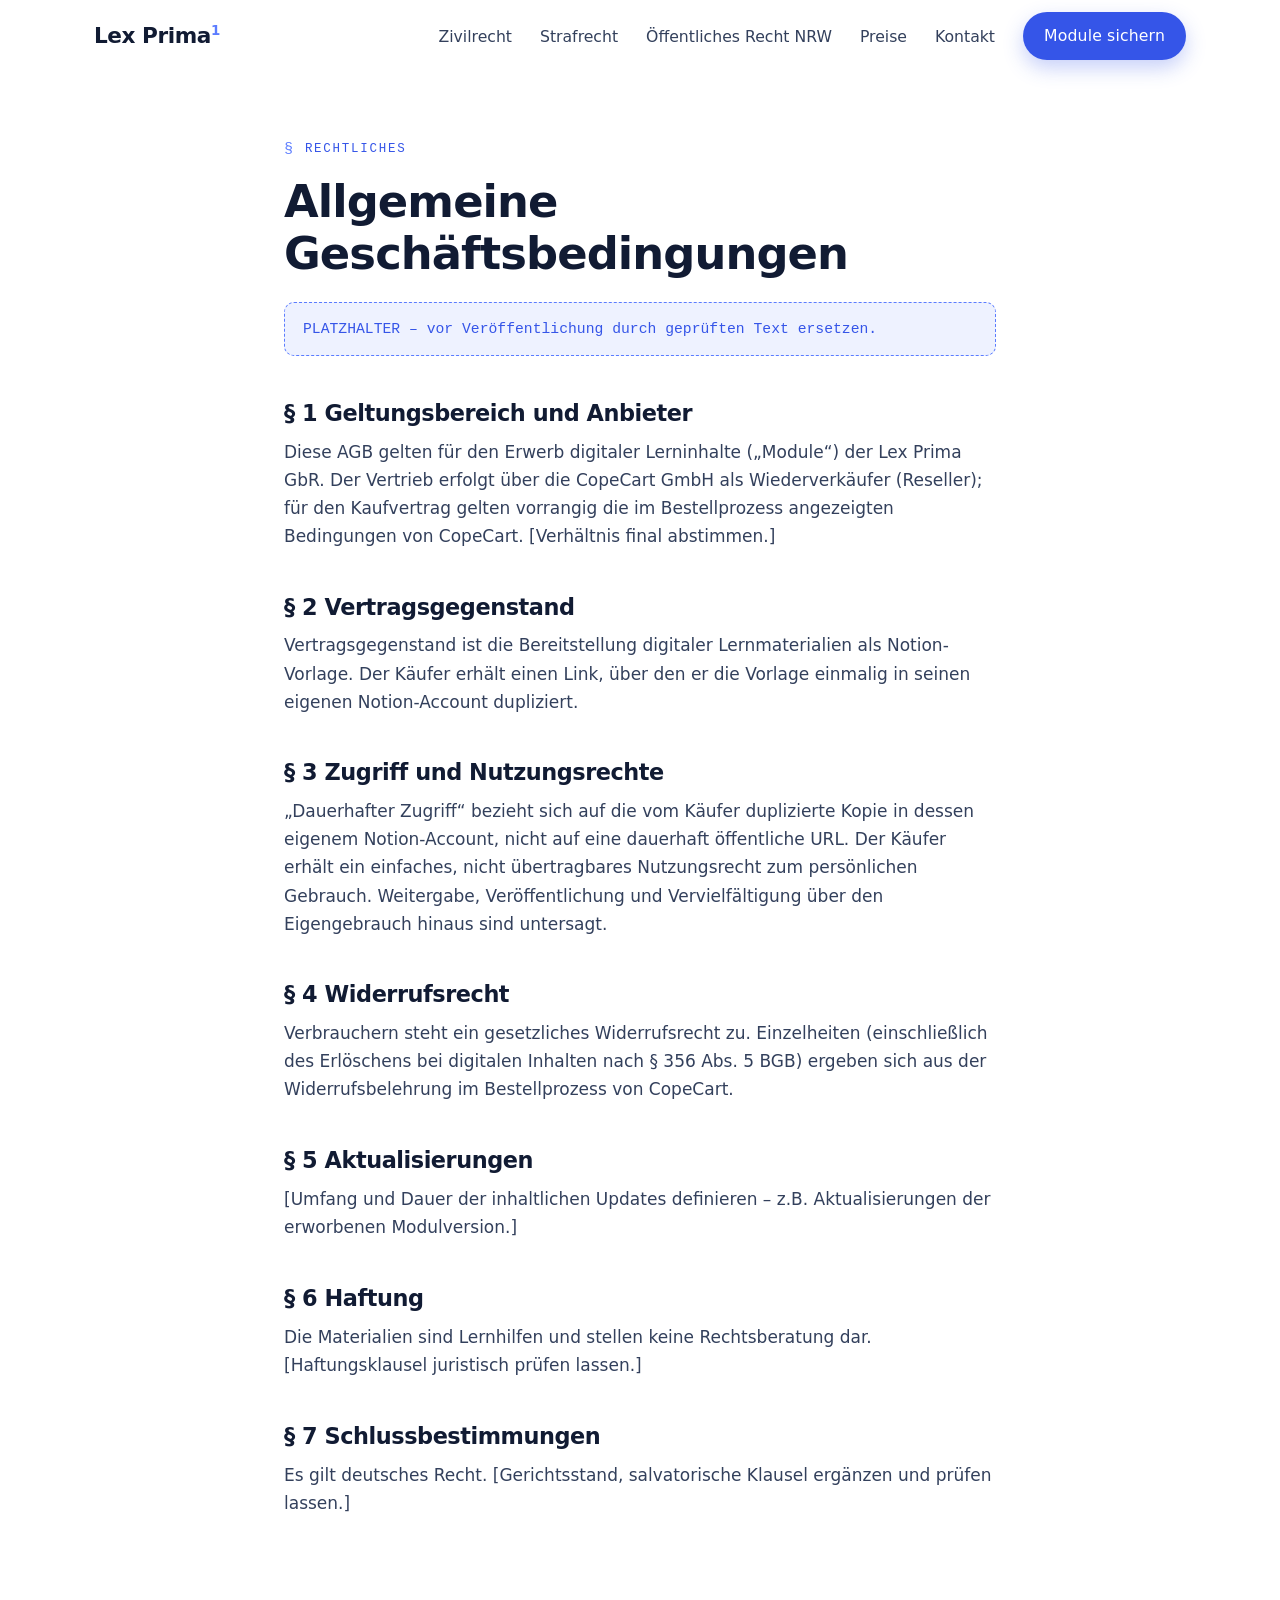
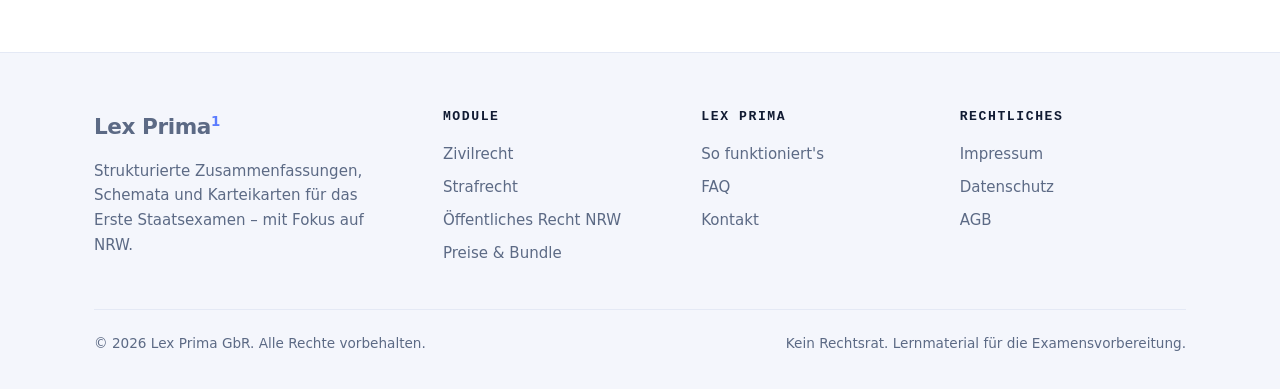
==== commit 2e777698: "Add files via upload" ====
--- a/agb.html
+++ b/agb.html
@@ -18,7 +18,7 @@
   <link rel="preconnect" href="https://fonts.googleapis.com">
   <link rel="preconnect" href="https://fonts.gstatic.com" crossorigin>
   <link href="https://fonts.googleapis.com/css2?family=Sora:wght@400;600;700&family=Instrument+Sans:wght@400;500;600&family=Spline+Sans+Mono:wght@400;500;600&display=swap" rel="stylesheet">
-  <link rel="stylesheet" href="assets/styles.css">
+  <link rel="stylesheet" href="assets/styles.css?v=6">
   <script type="application/ld+json">{"@context": "https://schema.org", "@type": "BreadcrumbList", "itemListElement": [{"@type": "ListItem", "position": 1, "name": "Start", "item": "https://www.lexprima.de/"}, {"@type": "ListItem", "position": 2, "name": "AGB", "item": "https://www.lexprima.de/agb.html"}]}</script>
 </head>
 <body>
@@ -102,6 +102,6 @@
     </div>
   </div>
 </footer>
-<script src="assets/main.js" defer></script>
+<script src="assets/main.js?v=6" defer></script>
 </body>
 </html>
--- a/assets/styles.css
+++ b/assets/styles.css
@@ -0,0 +1,973 @@
+/* ==========================================================================
+   Lex Prima — Stylesheet
+   Farbwelt: Weiß / Navy (#111B33) / Akzentblau (#5B7CFF) — wie das Logo.
+   Typo: Sora (Display) · Instrument Sans (Body) · Spline Sans Mono (Labels)
+   ========================================================================== */
+
+:root {
+  --ink: #111b33;
+  --ink-soft: #33405c;
+  --muted: #5c6a85;
+  --accent: #5b7cff;
+  --accent-deep: #3555e8;
+  --accent-soft: #eef2ff;
+  --paper: #ffffff;
+  --mist: #f4f6fc;
+  --line: #e4e9f5;
+  --shadow: 0 10px 30px rgba(17, 27, 51, 0.08);
+  --shadow-lift: 0 18px 44px rgba(17, 27, 51, 0.13);
+  --radius: 16px;
+  --radius-sm: 10px;
+  --font-display: "Sora", system-ui, sans-serif;
+  --font-body: "Instrument Sans", system-ui, sans-serif;
+  --font-mono: "Spline Sans Mono", ui-monospace, monospace;
+  --wrap: 1140px;
+}
+
+*, *::before, *::after { box-sizing: border-box; }
+
+html { scroll-behavior: smooth; scroll-padding-top: 90px; }
+
+body {
+  margin: 0;
+  font-family: var(--font-body);
+  font-size: 17px;
+  line-height: 1.65;
+  color: var(--ink-soft);
+  background: var(--paper);
+  -webkit-font-smoothing: antialiased;
+}
+
+img { max-width: 100%; display: block; }
+
+h1, h2, h3, h4 {
+  font-family: var(--font-display);
+  color: var(--ink);
+  line-height: 1.15;
+  margin: 0 0 0.5em;
+  letter-spacing: -0.02em;
+}
+
+h1 { font-size: clamp(2.3rem, 5.5vw, 3.9rem); font-weight: 700; }
+h2 { font-size: clamp(1.7rem, 3.4vw, 2.4rem); font-weight: 700; }
+h3 { font-size: 1.25rem; font-weight: 600; }
+
+p { margin: 0 0 1em; }
+a { color: var(--accent-deep); text-decoration: none; }
+a:hover { text-decoration: underline; }
+
+:focus-visible {
+  outline: 3px solid var(--accent);
+  outline-offset: 3px;
+  border-radius: 4px;
+}
+
+.wrap { max-width: var(--wrap); margin: 0 auto; padding: 0 24px; }
+
+/* --- Signatur: Fußnoten-Sprache --------------------------------------- */
+sup.fn {
+  color: var(--accent);
+  font-family: var(--font-mono);
+  font-weight: 600;
+  font-size: 0.55em;
+  margin-left: 0.08em;
+}
+
+.footnote {
+  display: flex;
+  gap: 10px;
+  align-items: baseline;
+  max-width: 560px;
+  margin-top: 22px;
+  padding-top: 14px;
+  border-top: 1px solid var(--line);
+  font-size: 0.92rem;
+  color: var(--muted);
+}
+.footnote .mark {
+  font-family: var(--font-mono);
+  color: var(--accent);
+  font-weight: 600;
+  flex: none;
+}
+
+.eyebrow {
+  font-family: var(--font-mono);
+  font-size: 0.78rem;
+  font-weight: 500;
+  letter-spacing: 0.14em;
+  text-transform: uppercase;
+  color: var(--accent-deep);
+  display: inline-flex;
+  align-items: center;
+  gap: 10px;
+  margin-bottom: 14px;
+}
+.eyebrow::before {
+  content: "§";
+  font-size: 0.95rem;
+  color: var(--accent);
+}
+
+/* --- Header ------------------------------------------------------------ */
+.site-header {
+  position: sticky;
+  top: 0;
+  z-index: 50;
+  background: rgba(255, 255, 255, 0.85);
+  backdrop-filter: blur(12px);
+  -webkit-backdrop-filter: blur(12px);
+  border-bottom: 1px solid transparent;
+  transition: border-color 0.25s, box-shadow 0.25s;
+}
+.site-header.scrolled {
+  border-bottom-color: var(--line);
+  box-shadow: 0 4px 20px rgba(17, 27, 51, 0.05);
+}
+.nav {
+  display: flex;
+  align-items: center;
+  justify-content: space-between;
+  gap: 20px;
+  height: 72px;
+}
+.brand {
+  font-family: var(--font-display);
+  font-weight: 700;
+  font-size: 1.35rem;
+  color: var(--ink);
+  letter-spacing: -0.02em;
+  white-space: nowrap;
+}
+.brand:hover { text-decoration: none; }
+.brand sup { color: var(--accent); font-size: 0.62em; font-weight: 700; }
+
+.nav-links {
+  display: flex;
+  align-items: center;
+  gap: 28px;
+  list-style: none;
+  margin: 0;
+  padding: 0;
+}
+.nav-links a {
+  color: var(--ink-soft);
+  font-weight: 500;
+  font-size: 0.98rem;
+}
+.nav-links a:hover { color: var(--ink); text-decoration: none; }
+.nav-links a.active { color: var(--accent-deep); }
+.nav-links a.btn-primary { color: #fff; }
+.nav-links a.btn-primary:hover { color: #fff; }
+
+.nav-toggle {
+  display: none;
+  background: none;
+  border: 0;
+  padding: 8px;
+  cursor: pointer;
+}
+.nav-toggle span {
+  display: block;
+  width: 24px;
+  height: 2px;
+  background: var(--ink);
+  margin: 5px 0;
+  border-radius: 2px;
+  transition: transform 0.25s, opacity 0.25s;
+}
+.nav-open .nav-toggle span:nth-child(1) { transform: translateY(7px) rotate(45deg); }
+.nav-open .nav-toggle span:nth-child(2) { opacity: 0; }
+.nav-open .nav-toggle span:nth-child(3) { transform: translateY(-7px) rotate(-45deg); }
+
+/* --- Buttons ------------------------------------------------------------ */
+.btn {
+  display: inline-flex;
+  align-items: center;
+  justify-content: center;
+  gap: 8px;
+  padding: 13px 26px;
+  border-radius: 999px;
+  font-family: var(--font-display);
+  font-weight: 600;
+  font-size: 0.98rem;
+  letter-spacing: 0.01em;
+  cursor: pointer;
+  border: 1.5px solid transparent;
+  transition: transform 0.18s ease, box-shadow 0.18s ease, background 0.18s;
+}
+.btn:hover { text-decoration: none; transform: translateY(-2px); }
+.btn-primary {
+  background: var(--accent-deep);
+  color: #fff;
+  box-shadow: 0 8px 20px rgba(53, 85, 232, 0.28);
+}
+.btn-primary:hover { background: #2a48d6; box-shadow: 0 12px 26px rgba(53, 85, 232, 0.35); }
+.btn-ghost {
+  background: transparent;
+  color: var(--ink);
+  border-color: var(--line);
+}
+.btn-ghost:hover { border-color: var(--accent); color: var(--accent-deep); }
+.btn-small { padding: 10px 20px; font-size: 0.9rem; }
+
+/* --- Hero ---------------------------------------------------------------- */
+.hero {
+  position: relative;
+  padding: 90px 0 80px;
+  overflow: hidden;
+}
+.hero::before {
+  content: "";
+  position: absolute;
+  top: -320px;
+  right: -280px;
+  width: 720px;
+  height: 720px;
+  border-radius: 50%;
+  background: radial-gradient(circle, rgba(91, 124, 255, 0.14), transparent 65%);
+  pointer-events: none;
+}
+.hero-grid {
+  display: grid;
+  grid-template-columns: minmax(0, 1.15fr) minmax(0, 0.85fr);
+  gap: 56px;
+  align-items: center;
+}
+.hero .lead {
+  font-size: 1.18rem;
+  max-width: 540px;
+  color: var(--muted);
+}
+.hero-ctas { display: flex; flex-wrap: wrap; gap: 14px; margin-top: 28px; }
+
+/* Schema-Karte im Hero */
+.schema-card {
+  background: var(--paper);
+  border: 1px solid var(--line);
+  border-radius: var(--radius);
+  box-shadow: var(--shadow-lift);
+  padding: 26px 28px;
+  max-width: 420px;
+  margin-left: auto;
+  position: relative;
+}
+.schema-card::after {
+  content: "";
+  position: absolute;
+  inset: 14px -14px -14px 14px;
+  border: 1px solid var(--line);
+  border-radius: var(--radius);
+  z-index: -1;
+  background: var(--mist);
+}
+.schema-card .sc-head {
+  font-family: var(--font-mono);
+  font-size: 0.78rem;
+  letter-spacing: 0.1em;
+  text-transform: uppercase;
+  color: var(--accent-deep);
+  margin-bottom: 14px;
+}
+.schema-card ol {
+  margin: 0;
+  padding: 0;
+  list-style: none;
+  font-size: 0.95rem;
+  color: var(--ink-soft);
+}
+.schema-card li {
+  padding: 9px 0;
+  border-bottom: 1px dashed var(--line);
+  display: flex;
+  gap: 12px;
+}
+.schema-card li:last-child { border-bottom: 0; }
+.schema-card li b { font-family: var(--font-mono); color: var(--accent); font-weight: 600; flex: none; }
+.schema-card li.done { color: var(--muted); }
+.schema-card li.done::after { content: "✓"; margin-left: auto; color: var(--accent); font-weight: 700; }
+
+/* --- Stats --------------------------------------------------------------- */
+.stats {
+  border-block: 1px solid var(--line);
+  background: var(--mist);
+  padding: 34px 0;
+}
+.stats .wrap {
+  display: grid;
+  grid-template-columns: repeat(4, 1fr);
+  gap: 24px;
+  text-align: center;
+}
+.stat b {
+  display: block;
+  font-family: var(--font-display);
+  font-size: 2rem;
+  font-weight: 700;
+  color: var(--ink);
+  letter-spacing: -0.02em;
+}
+.stat span { font-size: 0.92rem; color: var(--muted); }
+
+/* --- Sections ------------------------------------------------------------ */
+.section { padding: 88px 0; }
+.section.alt { background: var(--mist); }
+.section-head { max-width: 640px; margin-bottom: 48px; }
+.section-head p { color: var(--muted); font-size: 1.05rem; }
+
+/* --- Cards --------------------------------------------------------------- */
+.cards-3 {
+  display: grid;
+  grid-template-columns: repeat(3, 1fr);
+  gap: 24px;
+}
+.card {
+  background: var(--paper);
+  border: 1px solid var(--line);
+  border-radius: var(--radius);
+  padding: 30px 28px;
+  display: flex;
+  flex-direction: column;
+  transition: transform 0.22s ease, box-shadow 0.22s ease, border-color 0.22s;
+}
+a.card { color: inherit; }
+a.card:hover {
+  text-decoration: none;
+  transform: translateY(-5px);
+  box-shadow: var(--shadow-lift);
+  border-color: rgba(91, 124, 255, 0.45);
+}
+.card .tag {
+  font-family: var(--font-mono);
+  font-size: 0.74rem;
+  letter-spacing: 0.12em;
+  text-transform: uppercase;
+  color: var(--accent-deep);
+  background: var(--accent-soft);
+  border-radius: 999px;
+  padding: 5px 12px;
+  align-self: flex-start;
+  margin-bottom: 18px;
+}
+.card p { color: var(--muted); font-size: 0.98rem; flex-grow: 1; }
+.card .card-cta {
+  font-weight: 600;
+  color: var(--accent-deep);
+  font-family: var(--font-display);
+  font-size: 0.95rem;
+}
+.card ul.mini {
+  list-style: none;
+  margin: 0 0 20px;
+  padding: 0;
+  color: var(--muted);
+  font-size: 0.93rem;
+}
+.card ul.mini li { padding: 4px 0 4px 22px; position: relative; }
+.card ul.mini li::before {
+  content: "→";
+  position: absolute;
+  left: 0;
+  color: var(--accent);
+  font-weight: 600;
+}
+
+/* --- Steps ----------------------------------------------------------------- */
+.steps {
+  display: grid;
+  grid-template-columns: repeat(3, 1fr);
+  gap: 24px;
+  counter-reset: step;
+}
+.step {
+  position: relative;
+  padding: 30px 26px;
+  border: 1px solid var(--line);
+  border-radius: var(--radius);
+  background: var(--paper);
+}
+.step::before {
+  counter-increment: step;
+  content: counter(step);
+  font-family: var(--font-mono);
+  font-weight: 600;
+  color: var(--accent);
+  font-size: 0.95rem;
+  border: 1.5px solid var(--accent);
+  border-radius: 50%;
+  width: 34px;
+  height: 34px;
+  display: inline-flex;
+  align-items: center;
+  justify-content: center;
+  margin-bottom: 16px;
+}
+.step p { color: var(--muted); font-size: 0.97rem; margin: 0; }
+
+/* --- Pricing ---------------------------------------------------------------- */
+.pricing {
+  display: grid;
+  grid-template-columns: repeat(3, 1fr);
+  gap: 24px;
+  align-items: stretch;
+}
+.price-card {
+  background: var(--paper);
+  border: 1px solid var(--line);
+  border-radius: var(--radius);
+  padding: 34px 30px;
+  display: flex;
+  flex-direction: column;
+  position: relative;
+}
+.price-card.featured {
+  border: 2px solid var(--accent);
+  box-shadow: var(--shadow-lift);
+}
+.price-card .badge {
+  position: absolute;
+  top: -14px;
+  left: 50%;
+  transform: translateX(-50%);
+  background: var(--accent-deep);
+  color: #fff;
+  font-family: var(--font-mono);
+  font-size: 0.72rem;
+  letter-spacing: 0.1em;
+  text-transform: uppercase;
+  padding: 5px 14px;
+  border-radius: 999px;
+  white-space: nowrap;
+}
+.price-card .amount {
+  font-family: var(--font-display);
+  font-size: 2.6rem;
+  font-weight: 700;
+  color: var(--ink);
+  letter-spacing: -0.03em;
+  margin: 10px 0 2px;
+}
+.price-card .amount small {
+  font-size: 0.95rem;
+  color: var(--muted);
+  font-weight: 500;
+  letter-spacing: 0;
+}
+.price-card .per { color: var(--muted); font-size: 0.9rem; margin-bottom: 20px; }
+.price-card ul {
+  list-style: none;
+  margin: 0 0 26px;
+  padding: 0;
+  font-size: 0.95rem;
+  color: var(--ink-soft);
+  flex-grow: 1;
+}
+.price-card ul li { padding: 6px 0 6px 26px; position: relative; }
+.price-card ul li::before {
+  content: "✓";
+  position: absolute;
+  left: 0;
+  color: var(--accent);
+  font-weight: 700;
+}
+
+/* --- Accordion ----------------------------------------------------------------- */
+.acc-group h3 {
+  margin: 40px 0 14px;
+  font-size: 1.05rem;
+  font-family: var(--font-mono);
+  font-weight: 600;
+  letter-spacing: 0.06em;
+  text-transform: uppercase;
+  color: var(--accent-deep);
+}
+.acc {
+  border: 1px solid var(--line);
+  border-radius: var(--radius-sm);
+  background: var(--paper);
+  margin-bottom: 10px;
+  overflow: hidden;
+}
+.acc summary {
+  cursor: pointer;
+  list-style: none;
+  display: flex;
+  justify-content: space-between;
+  align-items: center;
+  gap: 16px;
+  padding: 17px 20px;
+  font-family: var(--font-display);
+  font-weight: 600;
+  font-size: 1rem;
+  color: var(--ink);
+}
+.acc summary::-webkit-details-marker { display: none; }
+.acc summary::after {
+  content: "+";
+  font-family: var(--font-mono);
+  color: var(--accent);
+  font-size: 1.25rem;
+  transition: transform 0.25s;
+  flex: none;
+}
+.acc[open] summary::after { transform: rotate(45deg); }
+.acc summary .count {
+  margin-left: auto;
+  font-family: var(--font-mono);
+  font-weight: 500;
+  font-size: 0.78rem;
+  color: var(--muted);
+}
+.acc .acc-body { padding: 0 20px 18px; }
+.acc ul {
+  columns: 2;
+  column-gap: 40px;
+  list-style: none;
+  margin: 0;
+  padding: 0;
+  font-size: 0.94rem;
+  color: var(--ink-soft);
+}
+.acc ul li {
+  padding: 5px 0 5px 18px;
+  position: relative;
+  break-inside: avoid;
+}
+.acc ul li::before {
+  content: "·";
+  position: absolute;
+  left: 2px;
+  color: var(--accent);
+  font-weight: 700;
+}
+
+/* --- FAQ ---------------------------------------------------------------------- */
+.faq .acc summary { font-size: 1.02rem; }
+.faq .acc .acc-body { color: var(--muted); }
+
+/* --- CTA band ------------------------------------------------------------------ */
+.cta-band {
+  background: linear-gradient(120deg, var(--ink) 0%, #1b2a52 60%, #23357a 100%);
+  border-radius: 24px;
+  padding: 64px 48px;
+  text-align: center;
+  color: #cdd6f4;
+  position: relative;
+  overflow: hidden;
+}
+.cta-band::before {
+  content: "¹";
+  position: absolute;
+  font-family: var(--font-mono);
+  font-size: 340px;
+  line-height: 1;
+  color: rgba(91, 124, 255, 0.12);
+  right: 30px;
+  top: -60px;
+  pointer-events: none;
+}
+.cta-band h2 { color: #fff; }
+.cta-band p { max-width: 520px; margin: 0 auto 28px; }
+
+/* --- Forms ---------------------------------------------------------------------- */
+.form-grid { display: grid; gap: 18px; max-width: 640px; }
+.field label {
+  display: block;
+  font-weight: 600;
+  color: var(--ink);
+  margin-bottom: 6px;
+  font-size: 0.95rem;
+  font-family: var(--font-display);
+}
+.field input, .field textarea, .field select {
+  width: 100%;
+  padding: 13px 16px;
+  border: 1.5px solid var(--line);
+  border-radius: var(--radius-sm);
+  font-family: var(--font-body);
+  font-size: 1rem;
+  color: var(--ink);
+  background: var(--paper);
+  transition: border-color 0.2s;
+}
+.field input:focus, .field textarea:focus, .field select:focus {
+  outline: none;
+  border-color: var(--accent);
+  box-shadow: 0 0 0 3px rgba(91, 124, 255, 0.15);
+}
+
+/* --- Legal pages / prose ----------------------------------------------------------- */
+.prose { max-width: 760px; }
+.prose h2 { font-size: 1.4rem; margin-top: 2em; }
+.prose h3 { font-size: 1.1rem; margin-top: 1.6em; }
+.placeholder {
+  background: var(--accent-soft);
+  border: 1px dashed var(--accent);
+  border-radius: var(--radius-sm);
+  padding: 14px 18px;
+  color: var(--accent-deep);
+  font-size: 0.92rem;
+  font-family: var(--font-mono);
+}
+
+/* --- Footer --------------------------------------------------------------------------- */
+.site-footer {
+  border-top: 1px solid var(--line);
+  padding: 56px 0 36px;
+  margin-top: 30px;
+  background: var(--mist);
+  font-size: 0.94rem;
+  color: var(--muted);
+}
+.footer-grid {
+  display: grid;
+  grid-template-columns: 1.4fr 1fr 1fr 1fr;
+  gap: 32px;
+  margin-bottom: 36px;
+}
+.site-footer h4 {
+  font-size: 0.82rem;
+  font-family: var(--font-mono);
+  letter-spacing: 0.12em;
+  text-transform: uppercase;
+  color: var(--ink);
+  margin-bottom: 14px;
+}
+.site-footer ul { list-style: none; margin: 0; padding: 0; }
+.site-footer li { padding: 4px 0; }
+.site-footer a { color: var(--muted); }
+.site-footer a:hover { color: var(--accent-deep); }
+.footer-bottom {
+  border-top: 1px solid var(--line);
+  padding-top: 22px;
+  display: flex;
+  flex-wrap: wrap;
+  gap: 12px;
+  justify-content: space-between;
+  font-size: 0.85rem;
+}
+
+/* --- Notion-Kapitel-Vorschau (Hero-Widget) ----------------------------- */
+.np-stage { max-width: 440px; margin-left: auto; }
+.np-label {
+  font-family: var(--font-mono);
+  font-size: 0.78rem;
+  letter-spacing: 0.1em;
+  text-transform: uppercase;
+  color: var(--accent-deep);
+  margin-bottom: 14px;
+  display: flex;
+  align-items: center;
+  gap: 8px;
+}
+.np-label::before { content: ""; width: 8px; height: 8px; border-radius: 50%; background: var(--accent); animation: np-pulse 2s infinite; }
+@keyframes np-pulse { 0%,100% { opacity: 1; } 50% { opacity: 0.35; } }
+.notion-preview {
+  background: var(--paper);
+  border: 1px solid var(--line);
+  border-radius: var(--radius);
+  box-shadow: var(--shadow-lift);
+  padding: 26px 26px 20px;
+  position: relative;
+}
+.notion-preview::after {
+  content: "";
+  position: absolute;
+  inset: 14px -14px -14px 14px;
+  border: 1px solid var(--line);
+  border-radius: var(--radius);
+  z-index: -1;
+  background: var(--mist);
+}
+.np-chip {
+  display: inline-block;
+  font-family: var(--font-mono);
+  font-size: 0.72rem;
+  letter-spacing: 0.1em;
+  color: var(--accent-deep);
+  background: var(--accent-soft);
+  border-radius: 6px;
+  padding: 3px 9px;
+  margin-bottom: 10px;
+}
+.np-title {
+  font-family: var(--font-display);
+  font-weight: 700;
+  font-size: 1.2rem;
+  color: var(--ink);
+  letter-spacing: -0.01em;
+  margin-bottom: 12px;
+  padding-bottom: 10px;
+  border-bottom: 1px solid var(--line);
+}
+.np-line { font-size: 0.9rem; color: var(--ink-soft); margin: 0 0 10px; line-height: 1.55; }
+.np-line b { color: var(--ink); }
+.np-problem {
+  font-size: 0.88rem;
+  font-weight: 600;
+  color: #d24b5a;
+  margin: 0 0 12px;
+}
+.np-toggle {
+  border-top: 1px solid var(--line);
+  padding: 4px 0;
+}
+.np-toggle summary {
+  cursor: pointer;
+  list-style: none;
+  display: flex;
+  align-items: center;
+  gap: 9px;
+  padding: 8px 2px;
+  font-size: 0.92rem;
+  font-weight: 600;
+  color: var(--ink);
+  font-family: var(--font-display);
+}
+.np-toggle summary::-webkit-details-marker { display: none; }
+.np-toggle summary::before {
+  content: "▸";
+  color: var(--accent);
+  font-size: 0.95rem;
+  transition: transform 0.25s;
+  flex: none;
+}
+.np-toggle[open] summary::before { transform: rotate(90deg); }
+.np-toggle p {
+  margin: 2px 0 10px 24px;
+  font-size: 0.88rem;
+  color: var(--ink-soft);
+  background: var(--accent-soft);
+  border-radius: 8px;
+  padding: 10px 13px;
+  line-height: 1.55;
+}
+.np-hint {
+  margin-top: 12px;
+  padding-top: 10px;
+  border-top: 1px solid var(--line);
+  font-size: 0.8rem;
+  font-family: var(--font-mono);
+  color: var(--muted);
+}
+@media (max-width: 960px) {
+  .np-stage { margin: 0 auto; }
+}
+@media (prefers-reduced-motion: reduce) {
+  .np-label::before { animation: none; }
+  .np-toggle summary::before { transition: none; }
+}
+
+/* --- Themen-Check (Command-Palette) ------------------------------------ */
+.palette {
+  max-width: 720px;
+  margin: 0 auto;
+  background: var(--paper);
+  border: 1px solid var(--line);
+  border-radius: 18px;
+  box-shadow: var(--shadow-lift);
+  overflow: hidden;
+}
+.palette-input {
+  display: flex;
+  align-items: center;
+  gap: 14px;
+  padding: 6px 20px;
+  border-bottom: 1px solid var(--line);
+}
+.palette-input .pi-icon {
+  font-family: var(--font-mono);
+  color: var(--accent);
+  font-size: 1.1rem;
+  flex: none;
+}
+.palette-input input {
+  flex: 1;
+  border: 0;
+  outline: none;
+  padding: 16px 0;
+  font-family: var(--font-body);
+  font-size: 1.08rem;
+  color: var(--ink);
+  background: transparent;
+}
+.palette-input input::placeholder { color: var(--muted); }
+.palette-input .pi-count {
+  font-family: var(--font-mono);
+  font-size: 0.75rem;
+  color: var(--muted);
+  white-space: nowrap;
+}
+.palette:focus-within {
+  border-color: var(--accent);
+  box-shadow: 0 0 0 4px rgba(91, 124, 255, 0.14), var(--shadow-lift);
+}
+.palette-results { max-height: 340px; overflow-y: auto; }
+.pr-row {
+  display: flex;
+  align-items: center;
+  gap: 14px;
+  padding: 13px 20px;
+  border-bottom: 1px solid var(--line);
+  color: var(--ink-soft);
+  font-size: 0.96rem;
+  text-decoration: none;
+  transition: background 0.15s;
+}
+.pr-row:last-child { border-bottom: 0; }
+a.pr-row:hover { background: var(--accent-soft); text-decoration: none; }
+.pr-row .badge-mod {
+  flex: none;
+  font-family: var(--font-mono);
+  font-size: 0.7rem;
+  font-weight: 600;
+  letter-spacing: 0.08em;
+  border-radius: 6px;
+  padding: 4px 8px;
+  min-width: 34px;
+  text-align: center;
+}
+.badge-zr { background: #e8edff; color: #3555e8; }
+.badge-sr { background: #fdeaea; color: #c2434f; }
+.badge-or { background: #e5f5ee; color: #1e7a55; }
+.pr-row mark {
+  background: rgba(91, 124, 255, 0.22);
+  color: inherit;
+  border-radius: 3px;
+  padding: 0 1px;
+}
+.pr-empty {
+  padding: 26px 20px;
+  text-align: center;
+  color: var(--muted);
+  font-size: 0.95rem;
+}
+.pr-empty a { font-weight: 600; }
+.palette-chips {
+  display: flex;
+  flex-wrap: wrap;
+  gap: 8px;
+  justify-content: center;
+  margin-top: 20px;
+}
+.palette-chips button {
+  font-family: var(--font-mono);
+  font-size: 0.82rem;
+  color: var(--accent-deep);
+  background: var(--paper);
+  border: 1px solid var(--line);
+  border-radius: 999px;
+  padding: 7px 15px;
+  cursor: pointer;
+  transition: border-color 0.15s, transform 0.15s;
+}
+.palette-chips button:hover { border-color: var(--accent); transform: translateY(-1px); }
+
+/* --- Blick hinein (Produkt-Screenshots) --------------------------------- */
+.peek-row {
+  display: grid;
+  grid-template-columns: minmax(0, 0.9fr) minmax(0, 1.1fr);
+  gap: 48px;
+  align-items: center;
+  padding: 44px 0;
+}
+.peek-row + .peek-row { border-top: 1px solid var(--line); }
+.peek-row.flip .peek-text { order: 2; }
+.peek-step {
+  font-family: var(--font-mono);
+  font-size: 0.78rem;
+  letter-spacing: 0.14em;
+  text-transform: uppercase;
+  color: var(--accent-deep);
+  margin-bottom: 12px;
+}
+.peek-text h3 { font-size: 1.45rem; margin-bottom: 12px; }
+.peek-text p { color: var(--muted); font-size: 1rem; max-width: 46ch; }
+.peek-shot {
+  border: 1px solid var(--line);
+  border-radius: 14px;
+  overflow: hidden;
+  box-shadow: var(--shadow-lift);
+  background: var(--paper);
+  position: relative;
+}
+.peek-shot::before {
+  content: "";
+  display: block;
+  height: 30px;
+  background: var(--mist);
+  border-bottom: 1px solid var(--line);
+  background-image: radial-gradient(circle 5px at 18px 15px, #f0605c 5px, transparent 6px),
+                    radial-gradient(circle 5px at 36px 15px, #f6bd4f 5px, transparent 6px),
+                    radial-gradient(circle 5px at 54px 15px, #61c455 5px, transparent 6px);
+}
+.peek-shot img { width: 100%; height: auto; display: block; }
+.peek-note {
+  text-align: center;
+  font-family: var(--font-mono);
+  font-size: 0.82rem;
+  color: var(--muted);
+  margin-top: 8px;
+}
+@media (max-width: 880px) {
+  .peek-row { grid-template-columns: 1fr; gap: 24px; padding: 34px 0; }
+  .peek-row.flip .peek-text { order: 0; }
+}
+
+/* --- Reveal animation --------------------------------------------------------------- */
+.reveal {
+  opacity: 0;
+  transform: translateY(22px);
+  transition: opacity 0.6s ease, transform 0.6s ease;
+}
+.reveal.in { opacity: 1; transform: none; }
+
+@media (prefers-reduced-motion: reduce) {
+  html { scroll-behavior: auto; }
+  .reveal { opacity: 1; transform: none; transition: none; }
+  .btn, .card, .acc summary::after { transition: none; }
+}
+
+/* --- Responsive ----------------------------------------------------------------------- */
+@media (max-width: 960px) {
+  .hero-grid { grid-template-columns: 1fr; gap: 44px; }
+  .schema-card { margin: 0 auto; }
+  .cards-3, .steps, .pricing { grid-template-columns: 1fr 1fr; }
+  .footer-grid { grid-template-columns: 1fr 1fr; }
+  .stats .wrap { grid-template-columns: 1fr 1fr; gap: 28px 16px; }
+}
+
+@media (max-width: 720px) {
+  body { font-size: 16px; }
+  .section { padding: 64px 0; }
+  .hero { padding: 56px 0 60px; }
+  .cards-3, .steps, .pricing { grid-template-columns: 1fr; }
+  .acc ul { columns: 1; }
+  .cta-band { padding: 48px 26px; }
+
+  .nav-toggle { display: block; }
+  .nav-links {
+    position: absolute;
+    top: 72px;
+    left: 0;
+    right: 0;
+    background: var(--paper);
+    border-bottom: 1px solid var(--line);
+    box-shadow: var(--shadow);
+    flex-direction: column;
+    align-items: stretch;
+    gap: 0;
+    padding: 12px 24px 20px;
+    display: none;
+  }
+  .nav-open .nav-links { display: flex; }
+  .nav-links li { border-bottom: 1px solid var(--line); }
+  .nav-links li:last-child { border-bottom: 0; padding-top: 14px; }
+  .nav-links a { display: block; padding: 14px 0; font-size: 1.05rem; }
+  .nav-links a.btn { display: flex; justify-content: center; text-align: center; padding: 13px 26px; }
+}
+
+@media (max-width: 480px) {
+  .footer-grid { grid-template-columns: 1fr; }
+  .hero-ctas .btn { width: 100%; }
+}
